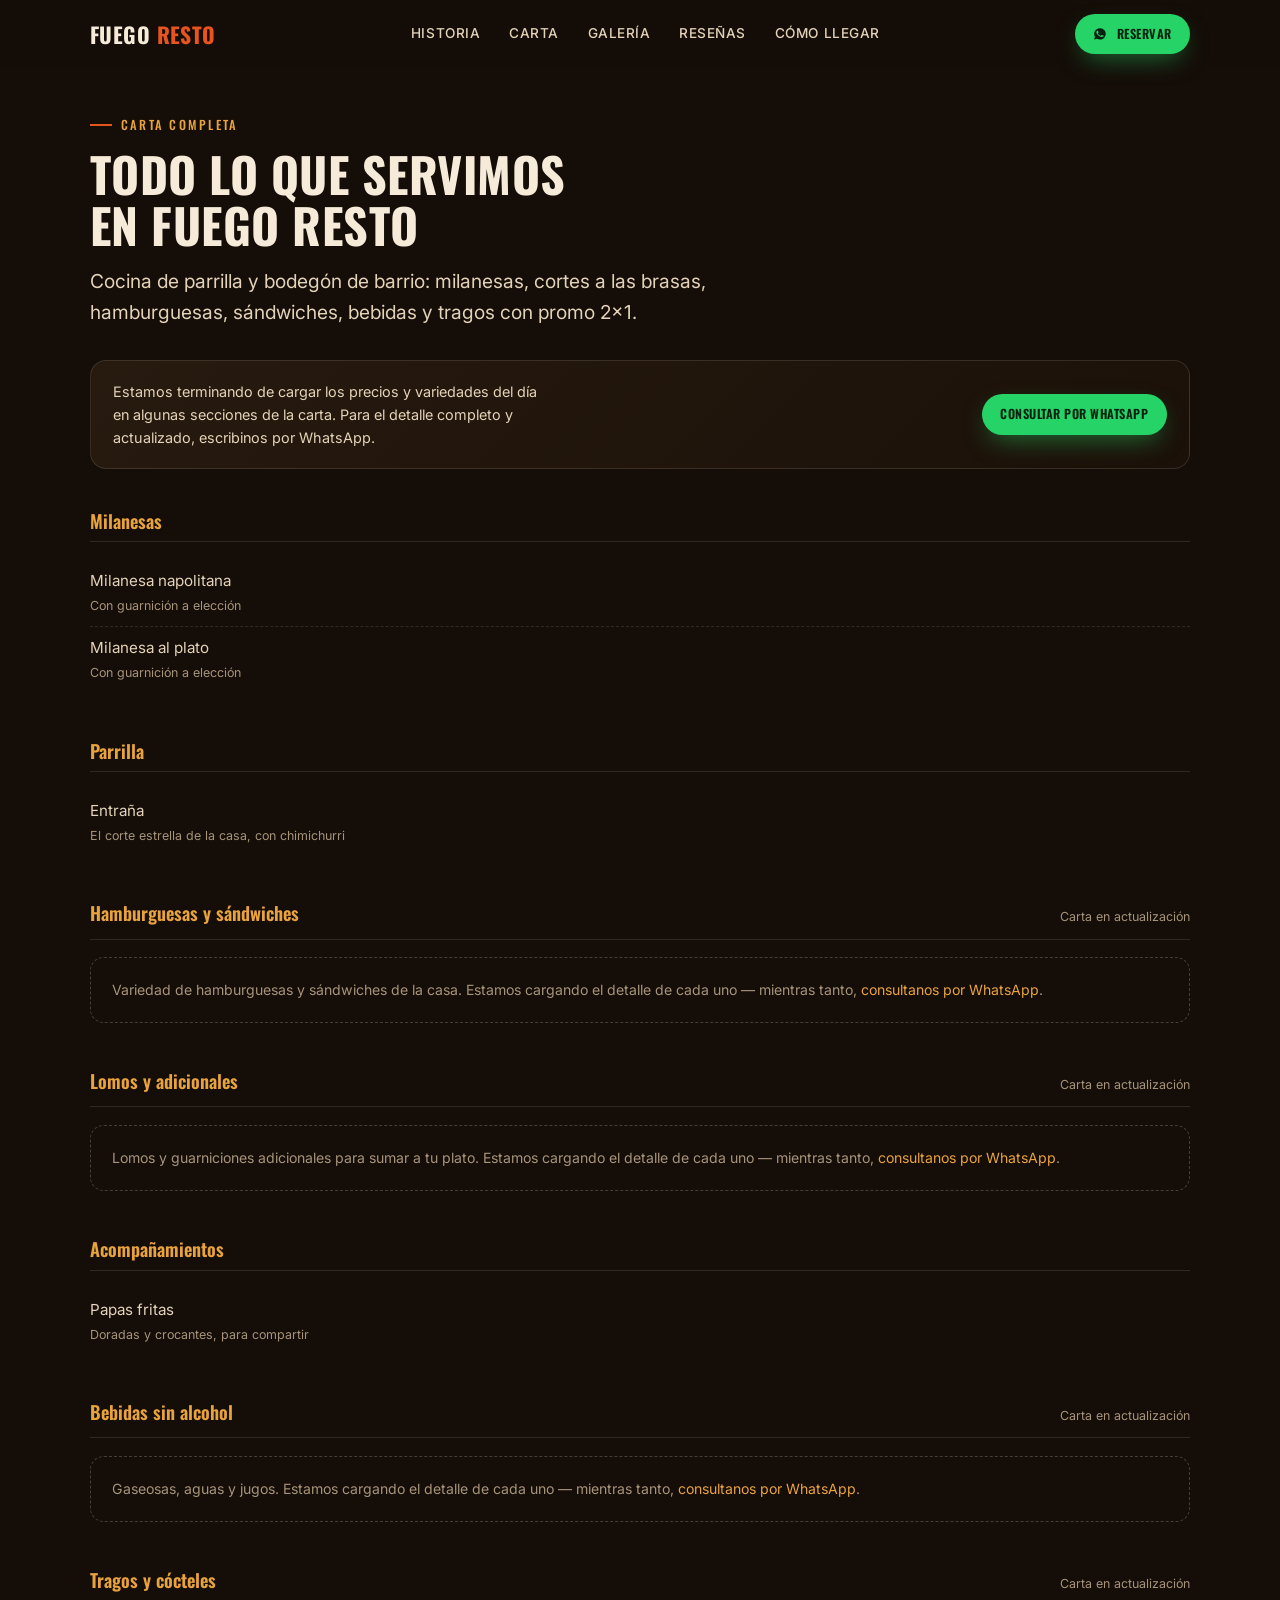
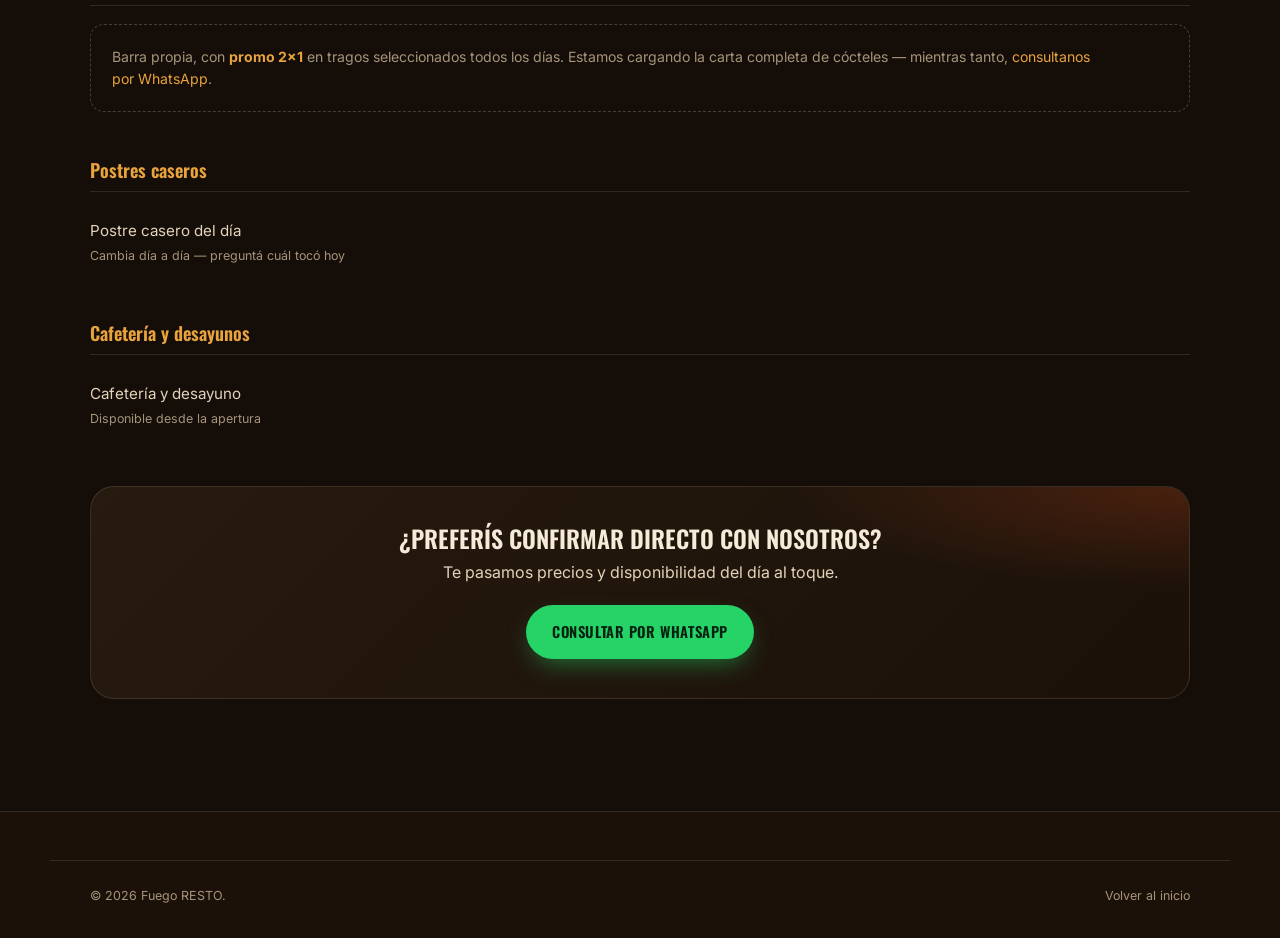
==== carta.html @ d0b67c51 "Agregar página de carta completa Nueva carta.html con todas las categorías, enlazada desde nav, hero" ====
<!DOCTYPE html>
<html lang="es-AR">
<head>
<script>document.documentElement.classList.add('js');</script>
<meta charset="UTF-8">
<meta name="viewport" content="width=device-width, initial-scale=1, viewport-fit=cover">
<title>Carta completa — Fuego RESTO</title>
<meta name="description" content="Carta completa de Fuego RESTO: milanesas, parrilla, hamburguesas y sándwiches, bebidas, tragos con promo 2x1, postres caseros y cafetería. San Justo, La Matanza.">
<meta name="theme-color" content="#150D08">
<link rel="icon" href="data:image/svg+xml,%3Csvg xmlns='http://www.w3.org/2000/svg' viewBox='0 0 24 24'%3E%3Cpath fill='%23E8541E' d='M12 2c1 3-2 4-2 7a3 3 0 0 0 6 0c1 1 2 2.5 2 4.5A6.5 6.5 0 0 1 5 13.5C5 8 9 6 12 2Z'/%3E%3C/svg%3E">
<link rel="preconnect" href="https://fonts.googleapis.com">
<link rel="preconnect" href="https://fonts.gstatic.com" crossorigin>
<link rel="stylesheet" href="https://fonts.googleapis.com/css2?family=Oswald:wght@500;600;700&family=Inter:wght@400;500;600&family=Caveat:wght@600&display=swap">
<link rel="stylesheet" href="styles.css?v=20260723">
</head>
<body>
<a class="skip-link" href="#main">Saltar al contenido</a>

<header class="nav is-scrolled" data-nav>
  <div class="container nav-inner">
    <a href="index.html" class="nav-logo">Fuego <em>RESTO</em></a>
    <nav class="nav-links" aria-label="Secciones">
      <a class="nav-link" href="index.html#historia">Historia</a>
      <a class="nav-link" href="carta.html">Carta</a>
      <a class="nav-link" href="index.html#galeria">Galería</a>
      <a class="nav-link" href="index.html#resenas">Reseñas</a>
      <a class="nav-link" href="index.html#ubicacion">Cómo llegar</a>
    </nav>
    <div class="nav-actions">
      <a class="btn btn-whatsapp btn-sm" href="https://wa.me/5493756498460?text=Hola!%20Quiero%20reservar%20una%20mesa%20en%20Fuego%20RESTO" target="_blank" rel="noopener">
        <svg viewBox="0 0 24 24" fill="currentColor" aria-hidden="true"><path d="M12 2a10 10 0 0 0-8.6 15L2 22l5.2-1.4A10 10 0 1 0 12 2Zm5.7 14.2c-.2.7-1.4 1.3-2 1.4-.5.1-1.2.2-3.6-.8-3-1.2-4.9-4.2-5.1-4.4-.1-.2-1.2-1.6-1.2-3.1s.8-2.2 1.1-2.5c.3-.3.6-.4.8-.4h.6c.2 0 .4 0 .6.5.2.5.7 1.8.8 1.9.1.2.1.4 0 .6-.1.2-.2.3-.4.5-.2.2-.4.4-.5.6-.2.2-.4.4-.2.7.2.3.9 1.5 2 2.4 1.4 1.2 2.5 1.6 2.9 1.8.3.1.5.1.7-.1.2-.2.8-.9 1-1.2.2-.3.4-.3.7-.2.3.1 1.7.8 2 1 .3.1.5.2.6.3.1.2.1.9-.1 1.6Z"/></svg>
        Reservar
      </a>
    </div>
    <button class="nav-toggle" aria-expanded="false" aria-controls="mobile-menu" aria-label="Abrir menú">
      <span></span>
    </button>
  </div>
</header>

<div class="mobile-menu" id="mobile-menu" data-open="false">
  <nav class="mobile-menu-links" aria-label="Menú móvil">
    <a href="index.html#historia">Historia</a>
    <a href="carta.html">Carta</a>
    <a href="index.html#galeria">Galería</a>
    <a href="index.html#resenas">Reseñas</a>
    <a href="index.html#ubicacion">Cómo llegar</a>
    <a class="btn btn-whatsapp mobile-menu-cta" href="https://wa.me/5493756498460?text=Hola!%20Quiero%20reservar%20una%20mesa%20en%20Fuego%20RESTO" target="_blank" rel="noopener">Reservar por WhatsApp</a>
  </nav>
</div>

<main id="main" class="section" style="padding-top:calc(var(--nav-h) + 2.5rem);">
  <div class="container">
    <p class="kicker">Carta completa</p>
    <h1 style="font-size:clamp(2rem,4.4vw,3rem); max-width:20ch; margin-bottom:1rem;">Todo lo que servimos en Fuego RESTO</h1>
    <p class="lede" style="max-width:60ch; margin-bottom:2rem;">Cocina de parrilla y bodegón de barrio: milanesas, cortes a las brasas, hamburguesas, sándwiches, bebidas y tragos con promo 2x1.</p>

    <div class="menu-banner">
      <p>Estamos terminando de cargar los precios y variedades del día en algunas secciones de la carta. Para el detalle completo y actualizado, escribinos por WhatsApp.</p>
      <a class="btn btn-whatsapp btn-sm" href="https://wa.me/5493756498460?text=Hola!%20Quiero%20consultar%20la%20carta%20completa%20de%20Fuego%20RESTO" target="_blank" rel="noopener">Consultar por WhatsApp</a>
    </div>

    <!-- ============ MILANESAS ============ -->
    <div class="menu-cat" data-reveal>
      <div class="menu-cat-head"><h3>Milanesas</h3></div>
      <div class="menu-row">
        <span class="menu-row-name">Milanesa napolitana<span class="menu-row-desc">Con guarnición a elección</span></span>
      </div>
      <div class="menu-row">
        <span class="menu-row-name">Milanesa al plato<span class="menu-row-desc">Con guarnición a elección</span></span>
      </div>
    </div>

    <!-- ============ PARRILLA ============ -->
    <div class="menu-cat" data-reveal>
      <div class="menu-cat-head"><h3>Parrilla</h3></div>
      <div class="menu-row">
        <span class="menu-row-name">Entraña<span class="menu-row-desc">El corte estrella de la casa, con chimichurri</span></span>
      </div>
    </div>

    <!-- ============ HAMBURGUESAS Y SÁNDWICHES ============ -->
    <!-- ⚠️ PENDIENTE: en las fotos de la carta se distingue esta sección pero la resolución
         no permite leer los ítems y precios exactos. Completar antes de sacar el aviso. -->
    <div class="menu-cat" data-reveal>
      <div class="menu-cat-head"><h3>Hamburguesas y sándwiches</h3><span class="menu-cat-note">Carta en actualización</span></div>
      <p class="menu-cat-pending">Variedad de hamburguesas y sándwiches de la casa. Estamos cargando el detalle de cada uno — mientras tanto, <a href="https://wa.me/5493756498460?text=Hola!%20Quiero%20saber%20qu%C3%A9%20hamburguesas%20y%20s%C3%A1ndwiches%20tienen" target="_blank" rel="noopener">consultanos por WhatsApp</a>.</p>
    </div>

    <!-- ============ LOMOS Y ADICIONALES ============ -->
    <!-- ⚠️ PENDIENTE: mismo caso — sección visible en la foto, ítems y precios a confirmar. -->
    <div class="menu-cat" data-reveal>
      <div class="menu-cat-head"><h3>Lomos y adicionales</h3><span class="menu-cat-note">Carta en actualización</span></div>
      <p class="menu-cat-pending">Lomos y guarniciones adicionales para sumar a tu plato. Estamos cargando el detalle de cada uno — mientras tanto, <a href="https://wa.me/5493756498460?text=Hola!%20Quiero%20saber%20sobre%20los%20lomos%20y%20adicionales" target="_blank" rel="noopener">consultanos por WhatsApp</a>.</p>
    </div>

    <!-- ============ PAPAS Y ACOMPAÑAMIENTOS ============ -->
    <div class="menu-cat" data-reveal>
      <div class="menu-cat-head"><h3>Acompañamientos</h3></div>
      <div class="menu-row">
        <span class="menu-row-name">Papas fritas<span class="menu-row-desc">Doradas y crocantes, para compartir</span></span>
      </div>
    </div>

    <!-- ============ BEBIDAS SIN ALCOHOL ============ -->
    <!-- ⚠️ PENDIENTE: sección visible en la foto, ítems y precios a confirmar. -->
    <div class="menu-cat" data-reveal>
      <div class="menu-cat-head"><h3>Bebidas sin alcohol</h3><span class="menu-cat-note">Carta en actualización</span></div>
      <p class="menu-cat-pending">Gaseosas, aguas y jugos. Estamos cargando el detalle de cada uno — mientras tanto, <a href="https://wa.me/5493756498460?text=Hola!%20Quiero%20saber%20qu%C3%A9%20bebidas%20sin%20alcohol%20tienen" target="_blank" rel="noopener">consultanos por WhatsApp</a>.</p>
    </div>

    <!-- ============ TRAGOS Y CÓCTELES ============ -->
    <!-- ⚠️ PENDIENTE: la foto de la carta de tragos tampoco se lee con confianza —
         se confirma que existe promo 2x1 (dato ya provisto por el dueño). -->
    <div class="menu-cat" data-reveal>
      <div class="menu-cat-head"><h3>Tragos y cócteles</h3><span class="menu-cat-note">Carta en actualización</span></div>
      <p class="menu-cat-pending">Barra propia, con <strong style="color:var(--gold);">promo 2x1</strong> en tragos seleccionados todos los días. Estamos cargando la carta completa de cócteles — mientras tanto, <a href="https://wa.me/5493756498460?text=Hola!%20Quiero%20saber%20qu%C3%A9%20tragos%20tienen%20y%20la%20promo%202x1" target="_blank" rel="noopener">consultanos por WhatsApp</a>.</p>
    </div>

    <!-- ============ POSTRES ============ -->
    <div class="menu-cat" data-reveal>
      <div class="menu-cat-head"><h3>Postres caseros</h3></div>
      <div class="menu-row">
        <span class="menu-row-name">Postre casero del día<span class="menu-row-desc">Cambia día a día — preguntá cuál tocó hoy</span></span>
      </div>
    </div>

    <!-- ============ CAFETERÍA ============ -->
    <div class="menu-cat" data-reveal>
      <div class="menu-cat-head"><h3>Cafetería y desayunos</h3></div>
      <div class="menu-row">
        <span class="menu-row-name">Cafetería y desayuno<span class="menu-row-desc">Disponible desde la apertura</span></span>
      </div>
    </div>

    <div class="promos" data-reveal style="margin-top:1rem;">
      <div style="text-align:center;">
        <h3 style="margin-bottom:.6rem;">¿Preferís confirmar directo con nosotros?</h3>
        <p style="color:var(--cream-2); margin-bottom:1.2rem;">Te pasamos precios y disponibilidad del día al toque.</p>
        <a class="btn btn-whatsapp" href="https://wa.me/5493756498460?text=Hola!%20Quiero%20consultar%20la%20carta%20completa%20de%20Fuego%20RESTO" target="_blank" rel="noopener">Consultar por WhatsApp</a>
      </div>
    </div>
  </div>
</main>

<footer class="footer">
  <div class="container footer-bottom">
    <span>© <span id="y">2026</span> Fuego RESTO.</span>
    <a href="index.html">Volver al inicio</a>
  </div>
</footer>

<div class="mobile-actionbar">
  <a class="btn btn-ghost" href="tel:+5493756498460">Llamar</a>
  <a class="btn btn-whatsapp" href="https://wa.me/5493756498460?text=Hola!%20Quiero%20reservar%20una%20mesa%20en%20Fuego%20RESTO" target="_blank" rel="noopener">WhatsApp</a>
</div>

<script defer src="lib/manifest.js"></script>
<script defer src="main.js?v=20260723"></script>
<script>document.getElementById('y').textContent = new Date().getFullYear();</script>
</body>
</html>
---- styles.css ----
/* =============================================================
   Fuego RESTO — styles.css
   1. Tokens  2. Reset  3. Utilities  4. Typography  5. Components
   6. Sections  7. Effects  8. Responsive  9. Reduced-motion
   ============================================================= */

/* =============================================================
   1. Tokens
   ============================================================= */
:root {
  --bg:        #150D08;
  --bg-2:      #1B1109;
  --bg-3:      #271A0F;
  --bg-4:      #32210F;
  --cream:     #F5EBD8;
  --cream-2:   #E3D3B8;
  --cream-3:   #A6947A;
  --accent:    #E8541E;
  --accent-2:  #B92E12;
  --gold:      #E8A33D;
  --line:      rgba(245,235,216,.12);
  --line-2:    rgba(245,235,216,.22);

  --display: "Oswald", "Segoe UI", sans-serif;
  --sans:    "Inter", "Segoe UI", sans-serif;
  --hand:    "Caveat", cursive;

  --ease-out:    cubic-bezier(0.16, 1, 0.3, 1);
  --ease-in:     cubic-bezier(0.7, 0, 0.84, 0);
  --ease-soft:   cubic-bezier(0.25, 0.46, 0.45, 0.94);
  --ease-bounce: cubic-bezier(0.34, 1.56, 0.64, 1);

  --nav-h: 68px;
  --container: 1180px;
}

@property --mesh-x { syntax: "<percentage>"; inherits: false; initial-value: 30%; }
@property --mesh-y { syntax: "<percentage>"; inherits: false; initial-value: 40%; }
@property --flicker { syntax: "<number>"; inherits: false; initial-value: 1; }

/* =============================================================
   2. Reset & base
   ============================================================= */
*, *::before, *::after { box-sizing: border-box; margin: 0; }
html {
  -webkit-text-size-adjust: 100%;
  tab-size: 2;
  scroll-behavior: smooth;
  overflow-x: clip;
}
body {
  font-family: var(--sans);
  font-size: 16px;
  line-height: 1.6;
  background: var(--bg);
  color: var(--cream-2);
  -webkit-font-smoothing: antialiased;
  -moz-osx-font-smoothing: grayscale;
  text-rendering: optimizeLegibility;
  overflow-x: clip;
  overscroll-behavior-y: none;
}
img, svg, video { display: block; max-width: 100%; }
img { height: auto; }
button { font: inherit; color: inherit; cursor: pointer; border: 0; background: none; }
a { color: inherit; text-decoration: none; }
p { text-wrap: pretty; }
ul { list-style: none; padding: 0; }
h1, h2, h3, h4 { text-wrap: balance; line-height: 1.05; }
::selection { background: var(--accent); color: var(--cream); }

:focus-visible {
  outline: 2px solid var(--gold);
  outline-offset: 3px;
  border-radius: 4px;
}

/* =============================================================
   3. Utilities
   ============================================================= */
.skip-link {
  position: fixed; top: -100px; left: 1rem; z-index: 9999;
  padding: .7rem 1.1rem; background: var(--cream); color: var(--bg);
  border-radius: 8px; font-weight: 600;
  transition: top .3s var(--ease-out);
}
.skip-link:focus { top: 1rem; }

.container {
  width: 100%; max-width: var(--container);
  margin-inline: auto; padding-inline: 1.25rem;
}
@media (min-width: 720px)  { .container { padding-inline: 2rem; } }
@media (min-width: 1280px) { .container { padding-inline: 2.5rem; } }

.sr-only {
  position: absolute; width: 1px; height: 1px; padding: 0; margin: -1px;
  overflow: hidden; clip: rect(0,0,0,0); white-space: nowrap; border: 0;
}

.section { padding-block: 4.5rem; position: relative; }
@media (min-width: 960px) { .section { padding-block: 7rem; } }

.section-head { max-width: 46rem; margin-bottom: 2.5rem; }
.section-head.center { margin-inline: auto; text-align: center; }

.kicker {
  display: inline-flex; align-items: center; gap: .55rem;
  font-family: var(--display);
  font-size: .78rem; letter-spacing: .18em; text-transform: uppercase;
  color: var(--gold); font-weight: 500;
  margin-bottom: .9rem;
}
.kicker::before {
  content: ""; width: 22px; height: 2px; background: var(--accent);
  display: inline-block;
}

/* Gated behind .js (added by an inline head script) so content stays
   visible when JavaScript is disabled — see 08-pre-deploy-checklist.md */
.js [data-reveal] {
  opacity: 0; transform: translateY(32px);
  transition: opacity .8s var(--ease-soft), transform .8s var(--ease-soft);
}
.js [data-reveal].is-revealed { opacity: 1; transform: none; }

/* =============================================================
   4. Typography
   ============================================================= */
h1, h2, h3 { font-family: var(--display); text-transform: uppercase; color: var(--cream); }
h1 { font-weight: 700; letter-spacing: .01em; }
h2 { font-weight: 600; letter-spacing: .01em; font-size: clamp(1.9rem, 4.4vw, 3rem); }
h3 { font-weight: 600; font-size: clamp(1.2rem, 2.4vw, 1.5rem); }
.lede { font-size: clamp(1.05rem, 1.6vw, 1.2rem); color: var(--cream-2); }
.eyebrow-hand { font-family: var(--hand); color: var(--gold); font-size: 1.4rem; }

/* =============================================================
   5. Components
   ============================================================= */

/* Buttons */
.btn {
  display: inline-flex; align-items: center; justify-content: center; gap: .6rem;
  padding: .95rem 1.6rem;
  font-family: var(--display); font-size: .92rem; letter-spacing: .04em; text-transform: uppercase;
  font-weight: 600; border-radius: 999px;
  transition: transform .45s var(--ease-soft), box-shadow .45s var(--ease-soft), background .3s, color .3s;
  white-space: nowrap;
}
.btn:hover { transform: translateY(-3px); }
.btn:active { transform: translateY(-1px); transition-duration: .12s; }

.btn-primary {
  background: linear-gradient(135deg, var(--accent), var(--accent-2));
  color: var(--cream);
  box-shadow: 0 14px 30px -10px rgba(232,84,30,.55), 0 4px 10px rgba(0,0,0,.25);
}
.btn-primary:hover { box-shadow: 0 22px 44px -10px rgba(232,84,30,.7), 0 6px 16px rgba(0,0,0,.3); }

.btn-ghost {
  background: transparent; color: var(--cream);
  border: 1px solid var(--line-2);
}
.btn-ghost:hover { background: rgba(245,235,216,.06); border-color: var(--gold); }

.btn-sm { padding: .65rem 1.15rem; font-size: .78rem; }

.btn-whatsapp {
  background: #25D366; color: #06210F;
  box-shadow: 0 10px 26px -8px rgba(37,211,102,.55);
}
.btn-whatsapp:hover { box-shadow: 0 18px 36px -8px rgba(37,211,102,.65); }

.btn svg { width: 1.1em; height: 1.1em; flex-shrink: 0; }

/* Pills / badges */
.pill {
  display: inline-flex; align-items: center; gap: .4rem;
  padding: .5rem .95rem; border-radius: 999px;
  background: var(--bg-3); border: 1px solid var(--line);
  font-size: .82rem; color: var(--cream-2);
}
.pill-row { display: flex; flex-wrap: wrap; gap: .6rem; }

/* Cards */
.card {
  background: var(--bg-3); border: 1px solid var(--line);
  border-radius: 18px; padding: 1.6rem;
  --rx: 0deg; --ry: 0deg;
  transform: perspective(900px) rotateX(var(--rx)) rotateY(var(--ry));
  transform-style: preserve-3d;
  transition: transform .55s var(--ease-soft), border-color .3s, box-shadow .4s;
}
.card:hover {
  border-color: rgba(232,84,30,.4);
  box-shadow: 0 30px 60px -25px rgba(232,84,30,.4), 0 10px 24px rgba(0,0,0,.3);
}
.has-tilt:hover { transition-duration: .15s; }

/* =============================================================
   6. Sections — Header / Nav
   ============================================================= */
.nav {
  position: fixed; top: 0; inset-inline: 0; z-index: 200;
  height: var(--nav-h);
  display: flex; align-items: center;
  background: linear-gradient(to bottom, rgba(21,13,8,.85), transparent);
  transition: background-color .4s var(--ease-out), box-shadow .4s var(--ease-out), backdrop-filter .4s;
}
.nav.is-scrolled {
  background: rgba(21,13,8,.92);
  backdrop-filter: blur(10px); -webkit-backdrop-filter: blur(10px);
  box-shadow: 0 1px 0 var(--line);
}
.nav-inner { display: flex; align-items: center; justify-content: space-between; gap: 1rem; width: 100%; }
.nav-logo { font-family: var(--display); font-weight: 700; font-size: 1.35rem; letter-spacing: .02em; color: var(--cream); text-transform: uppercase; }
.nav-logo em { font-style: normal; color: var(--accent); }
.nav-links { display: none; align-items: center; gap: 1.8rem; }
.nav-link {
  position: relative; font-size: .85rem; letter-spacing: .04em; text-transform: uppercase; font-weight: 500;
  padding: .25rem 0; color: var(--cream-2);
}
.nav-link::after {
  content: ""; position: absolute; left: 0; right: 0; bottom: -3px; height: 1px; background: var(--gold);
  transform: scaleX(0); transform-origin: right; transition: transform .45s var(--ease-out);
}
.nav-link:hover { color: var(--cream); }
.nav-link:hover::after { transform: scaleX(1); transform-origin: left; }
.nav-actions { display: flex; align-items: center; gap: .7rem; }
.nav-status { display: none; align-items: center; gap: .45rem; font-size: .78rem; color: var(--cream-3); }
.nav-status .dot { width: 7px; height: 7px; border-radius: 50%; background: var(--cream-3); }
.nav-status.is-open .dot { background: #3FCE6A; box-shadow: 0 0 0 3px rgba(63,206,106,.2); }
.nav-status.is-closed .dot { background: #E8541E; }

.nav-toggle {
  display: grid; place-items: center; width: 40px; height: 40px;
}
.nav-toggle span, .nav-toggle span::before, .nav-toggle span::after {
  content: ""; display: block; width: 22px; height: 2px; background: var(--cream);
  position: relative; transition: transform .3s var(--ease-out), opacity .3s;
}
.nav-toggle span::before { position: absolute; top: -7px; }
.nav-toggle span::after { position: absolute; top: 7px; }
.nav-toggle[aria-expanded="true"] span { background: transparent; }
.nav-toggle[aria-expanded="true"] span::before { transform: translateY(7px) rotate(45deg); }
.nav-toggle[aria-expanded="true"] span::after { transform: translateY(-7px) rotate(-45deg); }

.mobile-menu {
  position: fixed; inset: 0; z-index: 190;
  background: var(--bg); display: grid; place-items: center;
  clip-path: inset(0 0 100% 0);
  transition: clip-path .6s var(--ease-soft);
}
.mobile-menu[data-open="true"] { clip-path: inset(0); }
.mobile-menu-links { display: flex; flex-direction: column; align-items: center; gap: 1.4rem; }
.mobile-menu-links a { font-family: var(--display); font-size: 1.6rem; text-transform: uppercase; color: var(--cream); }
.mobile-menu-cta { margin-top: 2rem; }

/* =============================================================
   Hero
   ============================================================= */
.hero {
  position: relative; min-height: 100svh; display: flex; align-items: flex-end;
  overflow: hidden; isolation: isolate;
  padding-top: calc(var(--nav-h) + 2rem); padding-bottom: 3.5rem;
}
.hero-bg { position: absolute; inset: 0; z-index: -3; }
.hero-bg img { width: 100%; height: 100%; object-fit: cover; }
.hero-tint {
  position: absolute; inset: 0; z-index: -2;
  background:
    linear-gradient(to top, rgba(21,13,8,.98) 0%, rgba(21,13,8,.75) 38%, rgba(21,13,8,.35) 68%, rgba(21,13,8,.55) 100%);
}
.hero-ember {
  position: absolute; inset: -10%; z-index: -1; pointer-events: none;
  background:
    radial-gradient(45% 40% at var(--mesh-x) var(--mesh-y), rgba(232,84,30,.5), transparent 65%),
    radial-gradient(35% 30% at 78% 82%, rgba(232,163,61,.35), transparent 60%);
  filter: blur(70px) saturate(130%);
  opacity: calc(.55 * var(--flicker));
  animation: meshDrift 26s ease-in-out infinite, flicker 5s ease-in-out infinite;
  mix-blend-mode: screen;
}
@keyframes meshDrift {
  0%, 100% { --mesh-x: 28%; --mesh-y: 38%; }
  50%      { --mesh-x: 62%; --mesh-y: 55%; }
}
@keyframes flicker {
  0%, 100% { --flicker: 1; }
  20%      { --flicker: .85; }
  45%      { --flicker: 1.05; }
  70%      { --flicker: .9; }
}
.hero-grain {
  position: absolute; inset: 0; z-index: 0; pointer-events: none;
  opacity: .16; mix-blend-mode: overlay;
  background-image: url("data:image/svg+xml;utf8,<svg xmlns='http://www.w3.org/2000/svg' viewBox='0 0 200 200'><filter id='n'><feTurbulence type='fractalNoise' baseFrequency='0.9' numOctaves='3' stitchTiles='stitch'/><feColorMatrix values='0 0 0 0 0 0 0 0 0 0 0 0 0 0 0 0 0 0 0.45 0'/></filter><rect width='100%25' height='100%25' filter='url(%23n)'/></svg>");
  background-size: 220px 220px;
}
.hero-inner { position: relative; width: 100%; }
.hero-badge {
  display: inline-flex; align-items: center; gap: .5rem;
  padding: .5rem .9rem; border-radius: 999px;
  background: rgba(39,26,15,.75); border: 1px solid var(--line-2);
  font-size: .82rem; color: var(--cream-2); margin-bottom: 1.1rem;
  backdrop-filter: blur(6px);
}
.hero-badge strong { color: var(--gold); font-family: var(--display); }
.hero-title {
  font-size: clamp(2.6rem, 8vw, 5.4rem);
  max-width: 14ch;
  margin-bottom: 1.1rem;
}
.hero-title em {
  font-style: normal; color: transparent;
  background: linear-gradient(120deg, var(--gold), var(--accent));
  -webkit-background-clip: text; background-clip: text;
}
.hero-sub { max-width: 42ch; margin-bottom: 1.9rem; }
.hero-actions { display: flex; flex-wrap: wrap; gap: .9rem; }
.hero-meta { display: flex; flex-wrap: wrap; gap: 1.4rem; margin-top: 2rem; font-size: .85rem; color: var(--cream-3); }
.hero-meta span { display: inline-flex; align-items: center; gap: .5rem; }
.hero-meta svg { width: 1em; height: 1em; }

/* =============================================================
   Marquee
   ============================================================= */
.marquee-wrap { background: var(--bg-2); border-block: 1px solid var(--line); overflow: hidden; }
.marquee { overflow: hidden; position: relative; padding-block: .9rem; }
.marquee::before, .marquee::after {
  content: ""; position: absolute; top: 0; bottom: 0; width: 60px; z-index: 2; pointer-events: none;
}
.marquee::before { left: 0;  background: linear-gradient(90deg, var(--bg-2), transparent); }
.marquee::after  { right: 0; background: linear-gradient(270deg, var(--bg-2), transparent); }
.marquee-track { display: inline-flex; gap: 2.4rem; white-space: nowrap; will-change: transform; }
.marquee-track span {
  font-family: var(--display); text-transform: uppercase; letter-spacing: .06em;
  font-size: .95rem; color: var(--cream-3);
}
.marquee-track span.dot { color: var(--accent); }

/* =============================================================
   Historia
   ============================================================= */
.historia-grid { display: grid; gap: 2.5rem; align-items: center; }
.historia-figure { position: relative; border-radius: 20px; overflow: hidden; aspect-ratio: 4/3; }
.historia-figure img { width: 100%; height: 100%; object-fit: cover; transition: transform 1.2s var(--ease-soft); }
.historia-figure:hover img { transform: scale(1.06); }
.historia-text .lede { margin-bottom: 1.1rem; }
.historia-text p + p { margin-top: 1rem; }

/* =============================================================
   Info strip
   ============================================================= */
.info-grid {
  display: grid; gap: 1rem;
  grid-template-columns: 1fr;
}
.info-card {
  background: var(--bg-3); border: 1px solid var(--line); border-radius: 16px;
  padding: 1.5rem; display: flex; flex-direction: column; gap: .5rem;
}
.info-card .info-icon {
  width: 38px; height: 38px; border-radius: 10px;
  display: grid; place-items: center;
  background: rgba(232,84,30,.14); color: var(--accent);
  margin-bottom: .3rem;
}
.info-card .info-icon svg { width: 20px; height: 20px; }
.info-card h3 { text-transform: none; font-size: 1.02rem; letter-spacing: 0; color: var(--cream); }
.info-card p, .info-card a { color: var(--cream-2); font-size: .92rem; }
.info-card a:hover { color: var(--gold); }
.info-card .hours-row { display: flex; justify-content: space-between; gap: .5rem; font-size: .86rem; }
.info-card .hours-row + .hours-row { margin-top: .35rem; padding-top: .35rem; border-top: 1px dashed var(--line); }
.info-card .hours-row.is-closed { color: var(--cream-3); }
.pay-list { display: flex; flex-wrap: wrap; gap: .4rem; margin-top: .3rem; }
.pay-list span { font-size: .74rem; padding: .3rem .6rem; border-radius: 999px; background: var(--bg-4); color: var(--cream-2); }

/* =============================================================
   Galería
   ============================================================= */
.gallery-tabs { display: flex; flex-wrap: wrap; gap: .6rem; margin-bottom: 1.8rem; }
.gallery-tab {
  padding: .55rem 1.1rem; border-radius: 999px; border: 1px solid var(--line-2);
  font-family: var(--display); font-size: .78rem; letter-spacing: .05em; text-transform: uppercase;
  color: var(--cream-2); transition: background .3s, color .3s, border-color .3s;
}
.gallery-tab:hover { border-color: var(--gold); }
.gallery-tab.is-active { background: var(--accent); border-color: var(--accent); color: var(--cream); }
.gallery-grid {
  display: grid; gap: .8rem;
  grid-template-columns: repeat(2, 1fr);
}
.gallery-item {
  position: relative; border-radius: 14px; overflow: hidden; aspect-ratio: 1;
  transition: opacity .35s var(--ease-out);
}
/* Filtering only applies once JS has classified the grid — without JS every photo shows */
.gallery-item.is-hidden { display: none; }
.gallery-item img { width: 100%; height: 100%; object-fit: cover; transition: transform .8s var(--ease-soft), filter .5s; }
.gallery-item:hover img { transform: scale(1.1); filter: saturate(1.15) brightness(1.04); }
.gallery-item .gallery-cap {
  position: absolute; inset-inline: 0; bottom: 0; padding: .8rem;
  background: linear-gradient(to top, rgba(21,13,8,.85), transparent);
  font-size: .78rem; color: var(--cream-2); opacity: 0; transition: opacity .3s;
}
.gallery-item:hover .gallery-cap { opacity: 1; }

/* =============================================================
   Menú destacado
   ============================================================= */
.dish-grid { display: grid; gap: 1.1rem; grid-template-columns: 1fr; }
.dish-card h3 { text-transform: none; letter-spacing: 0; margin-bottom: .4rem; color: var(--gold); }
.dish-card p { font-size: .92rem; color: var(--cream-2); }
.dish-card .dish-num { font-family: var(--display); font-size: .8rem; color: var(--cream-3); letter-spacing: .08em; }

/* =============================================================
   Carta completa (menu-list)
   ============================================================= */
.menu-banner {
  display: flex; flex-wrap: wrap; align-items: center; justify-content: space-between; gap: 1rem;
  background: linear-gradient(135deg, var(--bg-3), var(--bg-2));
  border: 1px solid var(--line); border-radius: 16px;
  padding: 1.2rem 1.4rem; margin-bottom: 2.6rem;
}
.menu-banner p { font-size: .9rem; color: var(--cream-2); max-width: 48ch; }
.menu-cat { margin-bottom: 3rem; }
.menu-cat-head { display: flex; align-items: baseline; justify-content: space-between; gap: 1rem; margin-bottom: 1.1rem; border-bottom: 1px solid var(--line); padding-bottom: .7rem; }
.menu-cat-head h3 { text-transform: none; letter-spacing: 0; color: var(--gold); font-size: 1.15rem; }
.menu-cat-note { font-size: .78rem; color: var(--cream-3); }
.menu-row { display: flex; justify-content: space-between; align-items: baseline; gap: 1rem; padding-block: .6rem; border-bottom: 1px dashed var(--line); }
.menu-row:last-child { border-bottom: 0; }
.menu-row-name { color: var(--cream-2); font-size: .95rem; }
.menu-row-desc { display: block; font-size: .78rem; color: var(--cream-3); margin-top: .15rem; }
.menu-row-price { font-family: var(--display); color: var(--cream); white-space: nowrap; font-size: .92rem; }
.menu-cat-pending {
  border: 1px dashed var(--line-2); border-radius: 14px; padding: 1.3rem;
  font-size: .88rem; color: var(--cream-3);
}
.menu-cat-pending a { color: var(--gold); }
.menu-cat-pending a:hover { text-decoration: underline; }

/* =============================================================
   Promos
   ============================================================= */
.promos {
  border-radius: 24px; overflow: hidden; position: relative; isolation: isolate;
  background: linear-gradient(135deg, var(--bg-3), var(--bg-2));
  border: 1px solid var(--line);
  padding: 2.4rem 1.6rem;
}
.promos::before {
  content: ""; position: absolute; inset: 0; z-index: -1;
  background: radial-gradient(60% 80% at 100% 0%, rgba(232,84,30,.22), transparent 60%);
}
.promos-grid { display: grid; gap: 1.6rem; }
.promo-tag {
  font-family: var(--hand); font-size: 2.6rem; color: var(--gold); line-height: 1;
}
.promo-block h3 { margin-bottom: .5rem; }
.promo-block p { color: var(--cream-2); font-size: .95rem; }
.promo-soon { display: flex; align-items: center; gap: .6rem; font-size: .8rem; color: var(--cream-3); margin-top: .8rem; }
.promo-soon .soon-dot { width: 6px; height: 6px; border-radius: 50%; background: var(--gold); }

/* =============================================================
   Reseñas
   ============================================================= */
.rating-block { display: flex; align-items: center; gap: 1.3rem; margin-bottom: 2.2rem; flex-wrap: wrap; }
.rating-num { font-family: var(--display); font-size: 3.4rem; color: var(--gold); line-height: 1; }
.rating-stars { color: var(--gold); font-size: 1.2rem; letter-spacing: .1em; }
.rating-count { font-size: .88rem; color: var(--cream-3); }
.testi-grid { display: grid; gap: 1.1rem; grid-template-columns: 1fr; }
.testi-card { position: relative; }
.testi-quote { font-size: 2.4rem; color: var(--accent); line-height: .6; display: block; margin-bottom: .6rem; font-family: var(--display); }
.testi-card p.testi-text { font-size: .95rem; color: var(--cream-2); margin-bottom: 1rem; }
.testi-name { font-family: var(--display); font-size: .85rem; letter-spacing: .04em; text-transform: uppercase; color: var(--cream); }
.testi-source { font-size: .75rem; color: var(--cream-3); }

/* =============================================================
   Ubicación
   ============================================================= */
.ubicacion-grid { display: grid; gap: 1.4rem; }
.map-frame { border-radius: 18px; overflow: hidden; border: 1px solid var(--line); aspect-ratio: 4/3; }
.map-frame iframe { width: 100%; height: 100%; border: 0; filter: grayscale(.25) sepia(.15) saturate(1.1); }
.ubicacion-card { background: var(--bg-3); border: 1px solid var(--line); border-radius: 18px; padding: 1.8rem; }
.ubicacion-card address { font-style: normal; color: var(--cream-2); margin-bottom: 1.2rem; }
.ubicacion-actions { display: flex; flex-wrap: wrap; gap: .8rem; }

/* =============================================================
   Footer
   ============================================================= */
.footer { background: var(--bg-2); border-top: 1px solid var(--line); padding-block: 3rem 2rem; }
.footer-grid { display: grid; gap: 2rem; margin-bottom: 2rem; }
.footer-logo { font-family: var(--display); font-size: 1.4rem; text-transform: uppercase; color: var(--cream); margin-bottom: .6rem; }
.footer-col h4 { font-family: var(--display); font-size: .8rem; letter-spacing: .08em; text-transform: uppercase; color: var(--gold); margin-bottom: .8rem; }
.footer-col ul li { margin-bottom: .5rem; font-size: .88rem; color: var(--cream-3); }
.footer-col a:hover { color: var(--gold); }
.footer-bottom {
  display: flex; flex-wrap: wrap; justify-content: space-between; gap: .8rem;
  padding-top: 1.6rem; border-top: 1px solid var(--line);
  font-size: .78rem; color: var(--cream-3);
}
.footer-bottom a:hover { color: var(--gold); }

/* =============================================================
   Mobile sticky action bar + WhatsApp FAB
   ============================================================= */
.mobile-actionbar {
  position: fixed; left: 0; right: 0; bottom: 0; z-index: 180;
  display: grid; grid-template-columns: 1fr 1fr;
  background: var(--bg-2); border-top: 1px solid var(--line);
  padding: .6rem .8rem calc(.6rem + env(safe-area-inset-bottom));
  gap: .6rem;
}
.mobile-actionbar .btn { width: 100%; padding: .85rem 1rem; font-size: .82rem; }

/* =============================================================
   8. Responsive
   ============================================================= */
@media (min-width: 540px) {
  .info-grid { grid-template-columns: repeat(2, 1fr); }
  .gallery-grid { grid-template-columns: repeat(3, 1fr); }
  .testi-grid { grid-template-columns: repeat(2, 1fr); }
  .promos-grid { grid-template-columns: 1.1fr .9fr; align-items: center; }
}

@media (min-width: 720px) {
  .dish-grid { grid-template-columns: repeat(2, 1fr); }
  .footer-grid { grid-template-columns: 1.4fr 1fr 1fr 1fr; }
}

@media (min-width: 960px) {
  .nav-links { display: flex; }
  .nav-status { display: flex; }
  .nav-toggle { display: none; }
  .mobile-actionbar { display: none; }

  .historia-grid { grid-template-columns: 1fr 1fr; }
  .historia-grid.is-reverse { direction: rtl; }
  .historia-grid.is-reverse > * { direction: ltr; }

  .info-grid { grid-template-columns: repeat(4, 1fr); }
  .gallery-grid { grid-template-columns: repeat(4, 1fr); }
  .dish-grid { grid-template-columns: repeat(3, 1fr); }
  .testi-grid { grid-template-columns: repeat(3, 1fr); }
  .ubicacion-grid { grid-template-columns: 1.2fr .9fr; }
}

@media (min-width: 1280px) {
  .hero-title { max-width: 16ch; }
}

/* =============================================================
   9. Reduced-motion — only intrusive effects
   ============================================================= */
@media (prefers-reduced-motion: reduce) {
  html { scroll-behavior: auto; }
  .hero-ember { animation: none; opacity: .4; }
  [data-reveal] { transition-duration: .3s; }
}
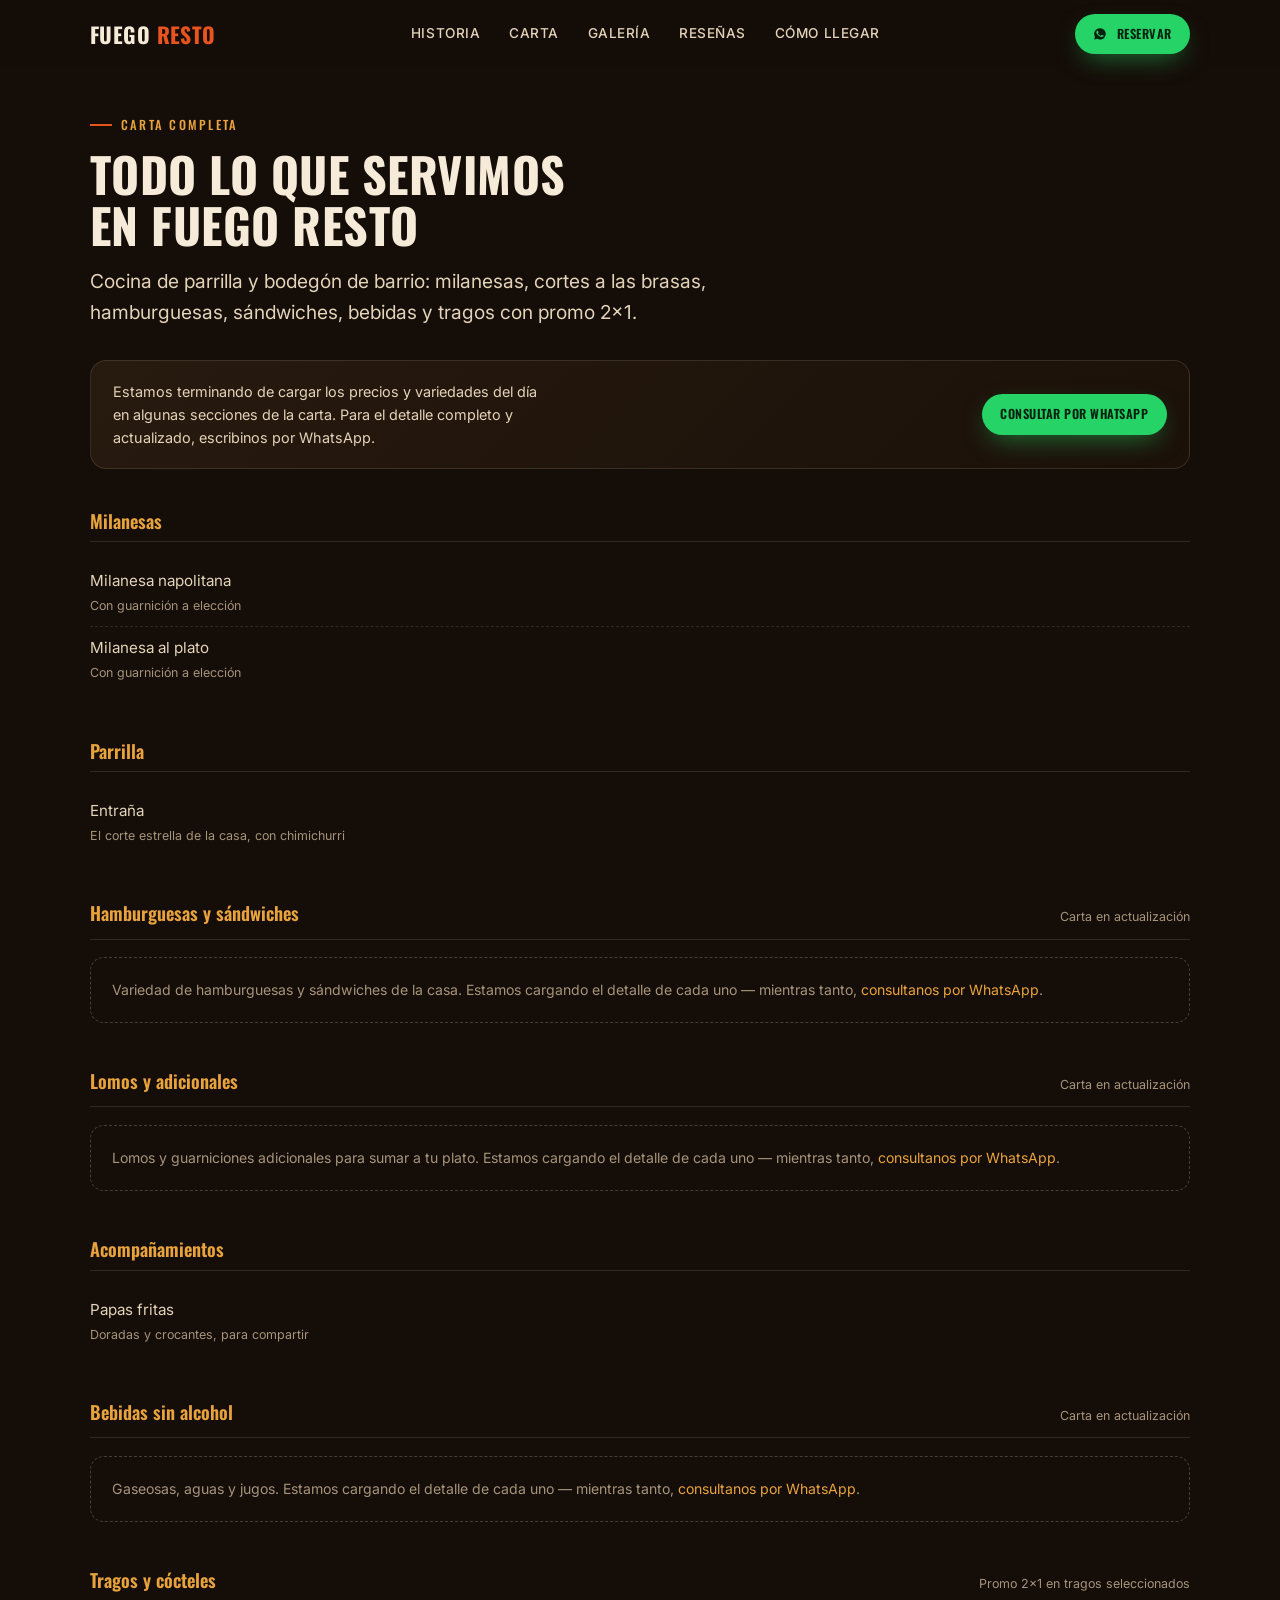
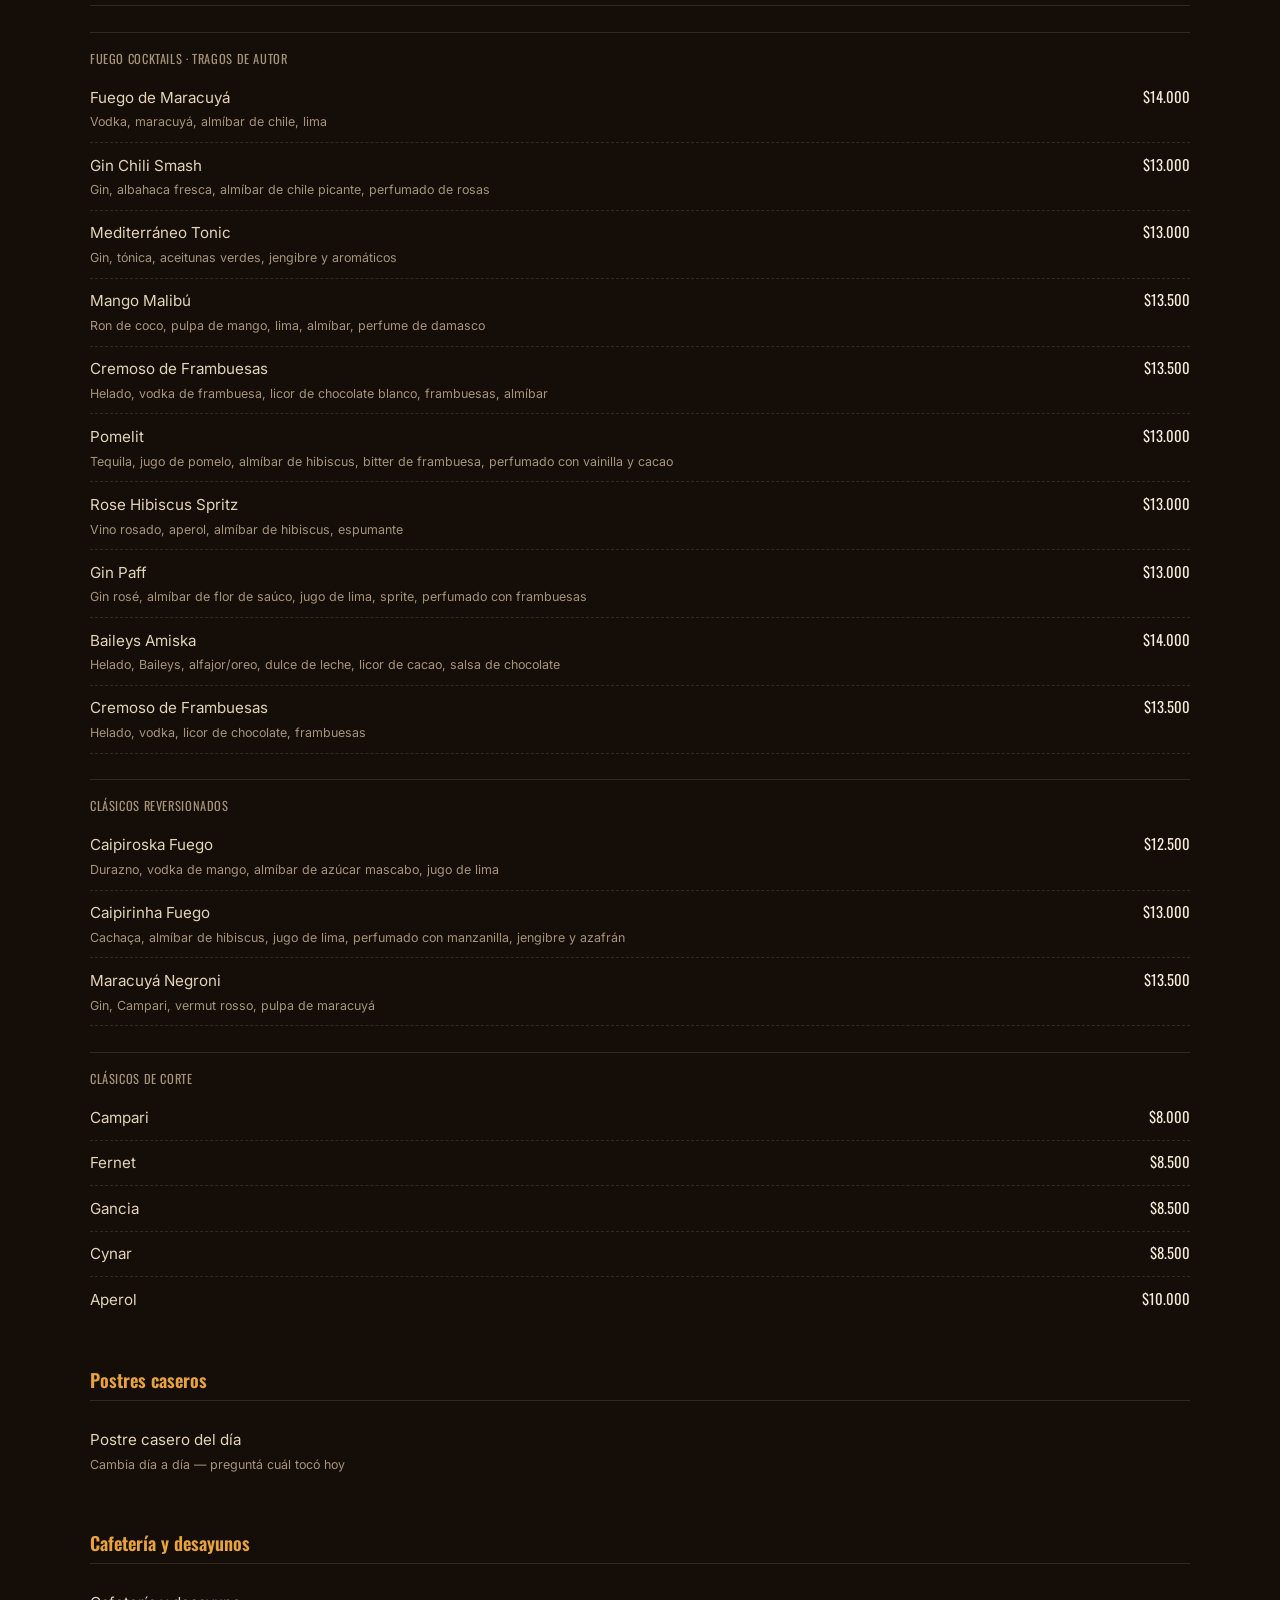
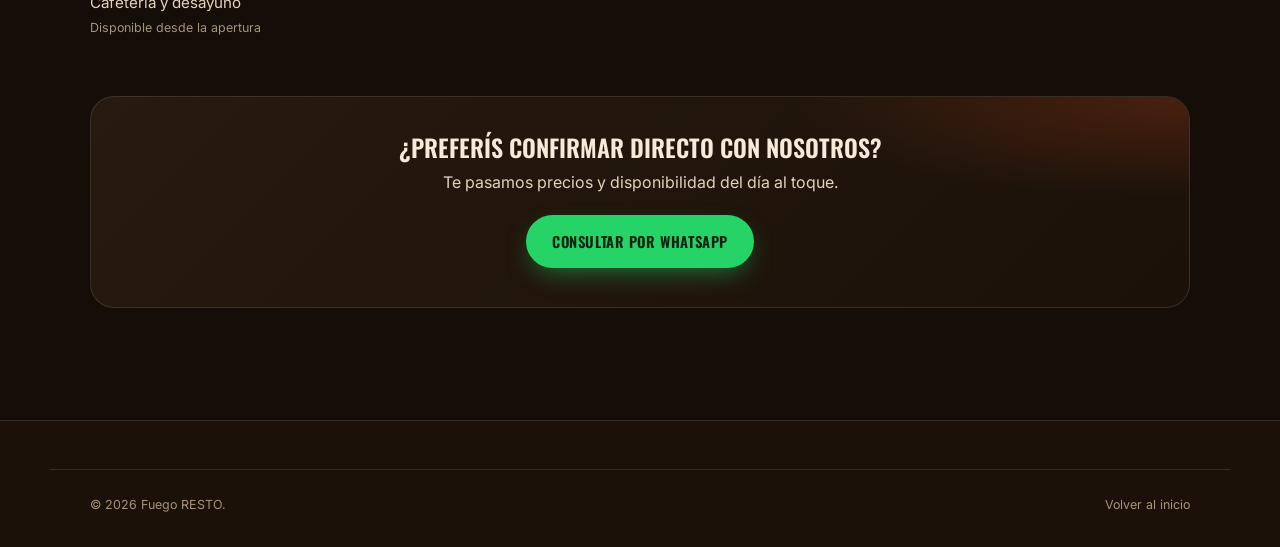
==== commit 3155b7b8: "Cargar la carta completa de tragos y cocteles con precios reales Transcripta de la foto en alta reso" ====
--- a/carta.html
+++ b/carta.html
@@ -110,11 +110,89 @@
     </div>
 
     <!-- ============ TRAGOS Y CÓCTELES ============ -->
-    <!-- ⚠️ PENDIENTE: la foto de la carta de tragos tampoco se lee con confianza —
-         se confirma que existe promo 2x1 (dato ya provisto por el dueño). -->
-    <div class="menu-cat" data-reveal>
-      <div class="menu-cat-head"><h3>Tragos y cócteles</h3><span class="menu-cat-note">Carta en actualización</span></div>
-      <p class="menu-cat-pending">Barra propia, con <strong style="color:var(--gold);">promo 2x1</strong> en tragos seleccionados todos los días. Estamos cargando la carta completa de cócteles — mientras tanto, <a href="https://wa.me/5493756498460?text=Hola!%20Quiero%20saber%20qu%C3%A9%20tragos%20tienen%20y%20la%20promo%202x1" target="_blank" rel="noopener">consultanos por WhatsApp</a>.</p>
+    <!-- ⚠️ Transcripto de foto de la carta en alta resolución. Confirmar 3 puntos marcados
+         más abajo (ingrediente de Gin Chili Smash, "almíbar de flyn paff" en Gin Paff,
+         y el nombre "Baileys Amiska") antes de dar por definitivo. -->
+    <div class="menu-cat" data-reveal>
+      <div class="menu-cat-head"><h3>Tragos y cócteles</h3><span class="menu-cat-note">Promo 2x1 en tragos seleccionados</span></div>
+
+      <p class="menu-subhead">Fuego Cocktails · Tragos de autor</p>
+      <div class="menu-row">
+        <span class="menu-row-name">Fuego de Maracuyá<span class="menu-row-desc">Vodka, maracuyá, almíbar de chile, lima</span></span>
+        <span class="menu-row-price">$14.000</span>
+      </div>
+      <div class="menu-row">
+        <span class="menu-row-name">Gin Chili Smash<span class="menu-row-desc">Gin, albahaca fresca, almíbar de chile picante, perfumado de rosas</span></span>
+        <span class="menu-row-price">$13.000</span>
+      </div>
+      <div class="menu-row">
+        <span class="menu-row-name">Mediterráneo Tonic<span class="menu-row-desc">Gin, tónica, aceitunas verdes, jengibre y aromáticos</span></span>
+        <span class="menu-row-price">$13.000</span>
+      </div>
+      <div class="menu-row">
+        <span class="menu-row-name">Mango Malibú<span class="menu-row-desc">Ron de coco, pulpa de mango, lima, almíbar, perfume de damasco</span></span>
+        <span class="menu-row-price">$13.500</span>
+      </div>
+      <div class="menu-row">
+        <span class="menu-row-name">Cremoso de Frambuesas<span class="menu-row-desc">Helado, vodka de frambuesa, licor de chocolate blanco, frambuesas, almíbar</span></span>
+        <span class="menu-row-price">$13.500</span>
+      </div>
+      <div class="menu-row">
+        <span class="menu-row-name">Pomelit<span class="menu-row-desc">Tequila, jugo de pomelo, almíbar de hibiscus, bitter de frambuesa, perfumado con vainilla y cacao</span></span>
+        <span class="menu-row-price">$13.000</span>
+      </div>
+      <div class="menu-row">
+        <span class="menu-row-name">Rose Hibiscus Spritz<span class="menu-row-desc">Vino rosado, aperol, almíbar de hibiscus, espumante</span></span>
+        <span class="menu-row-price">$13.000</span>
+      </div>
+      <div class="menu-row">
+        <span class="menu-row-name">Gin Paff<span class="menu-row-desc">Gin rosé, almíbar de flor de saúco, jugo de lima, sprite, perfumado con frambuesas</span></span>
+        <span class="menu-row-price">$13.000</span>
+      </div>
+      <div class="menu-row">
+        <span class="menu-row-name">Baileys Amiska<span class="menu-row-desc">Helado, Baileys, alfajor/oreo, dulce de leche, licor de cacao, salsa de chocolate</span></span>
+        <span class="menu-row-price">$14.000</span>
+      </div>
+      <div class="menu-row">
+        <span class="menu-row-name">Cremoso de Frambuesas<span class="menu-row-desc">Helado, vodka, licor de chocolate, frambuesas</span></span>
+        <span class="menu-row-price">$13.500</span>
+      </div>
+
+      <p class="menu-subhead">Clásicos reversionados</p>
+      <div class="menu-row">
+        <span class="menu-row-name">Caipiroska Fuego<span class="menu-row-desc">Durazno, vodka de mango, almíbar de azúcar mascabo, jugo de lima</span></span>
+        <span class="menu-row-price">$12.500</span>
+      </div>
+      <div class="menu-row">
+        <span class="menu-row-name">Caipirinha Fuego<span class="menu-row-desc">Cachaça, almíbar de hibiscus, jugo de lima, perfumado con manzanilla, jengibre y azafrán</span></span>
+        <span class="menu-row-price">$13.000</span>
+      </div>
+      <div class="menu-row">
+        <span class="menu-row-name">Maracuyá Negroni<span class="menu-row-desc">Gin, Campari, vermut rosso, pulpa de maracuyá</span></span>
+        <span class="menu-row-price">$13.500</span>
+      </div>
+
+      <p class="menu-subhead">Clásicos de corte</p>
+      <div class="menu-row">
+        <span class="menu-row-name">Campari</span>
+        <span class="menu-row-price">$8.000</span>
+      </div>
+      <div class="menu-row">
+        <span class="menu-row-name">Fernet</span>
+        <span class="menu-row-price">$8.500</span>
+      </div>
+      <div class="menu-row">
+        <span class="menu-row-name">Gancia</span>
+        <span class="menu-row-price">$8.500</span>
+      </div>
+      <div class="menu-row">
+        <span class="menu-row-name">Cynar</span>
+        <span class="menu-row-price">$8.500</span>
+      </div>
+      <div class="menu-row">
+        <span class="menu-row-name">Aperol</span>
+        <span class="menu-row-price">$10.000</span>
+      </div>
     </div>
 
     <!-- ============ POSTRES ============ -->
--- a/styles.css
+++ b/styles.css
@@ -439,6 +439,13 @@
 }
 .menu-cat-pending a { color: var(--gold); }
 .menu-cat-pending a:hover { text-decoration: underline; }
+.menu-subhead {
+  font-family: var(--display); text-transform: uppercase; letter-spacing: .05em;
+  font-size: .78rem; color: var(--cream-3);
+  margin-top: 1.6rem; padding-top: 1rem; border-top: 1px solid var(--line);
+  margin-bottom: .4rem;
+}
+.menu-cat > .menu-subhead:first-child { margin-top: 0; padding-top: 0; border-top: 0; }
 
 /* =============================================================
    Promos
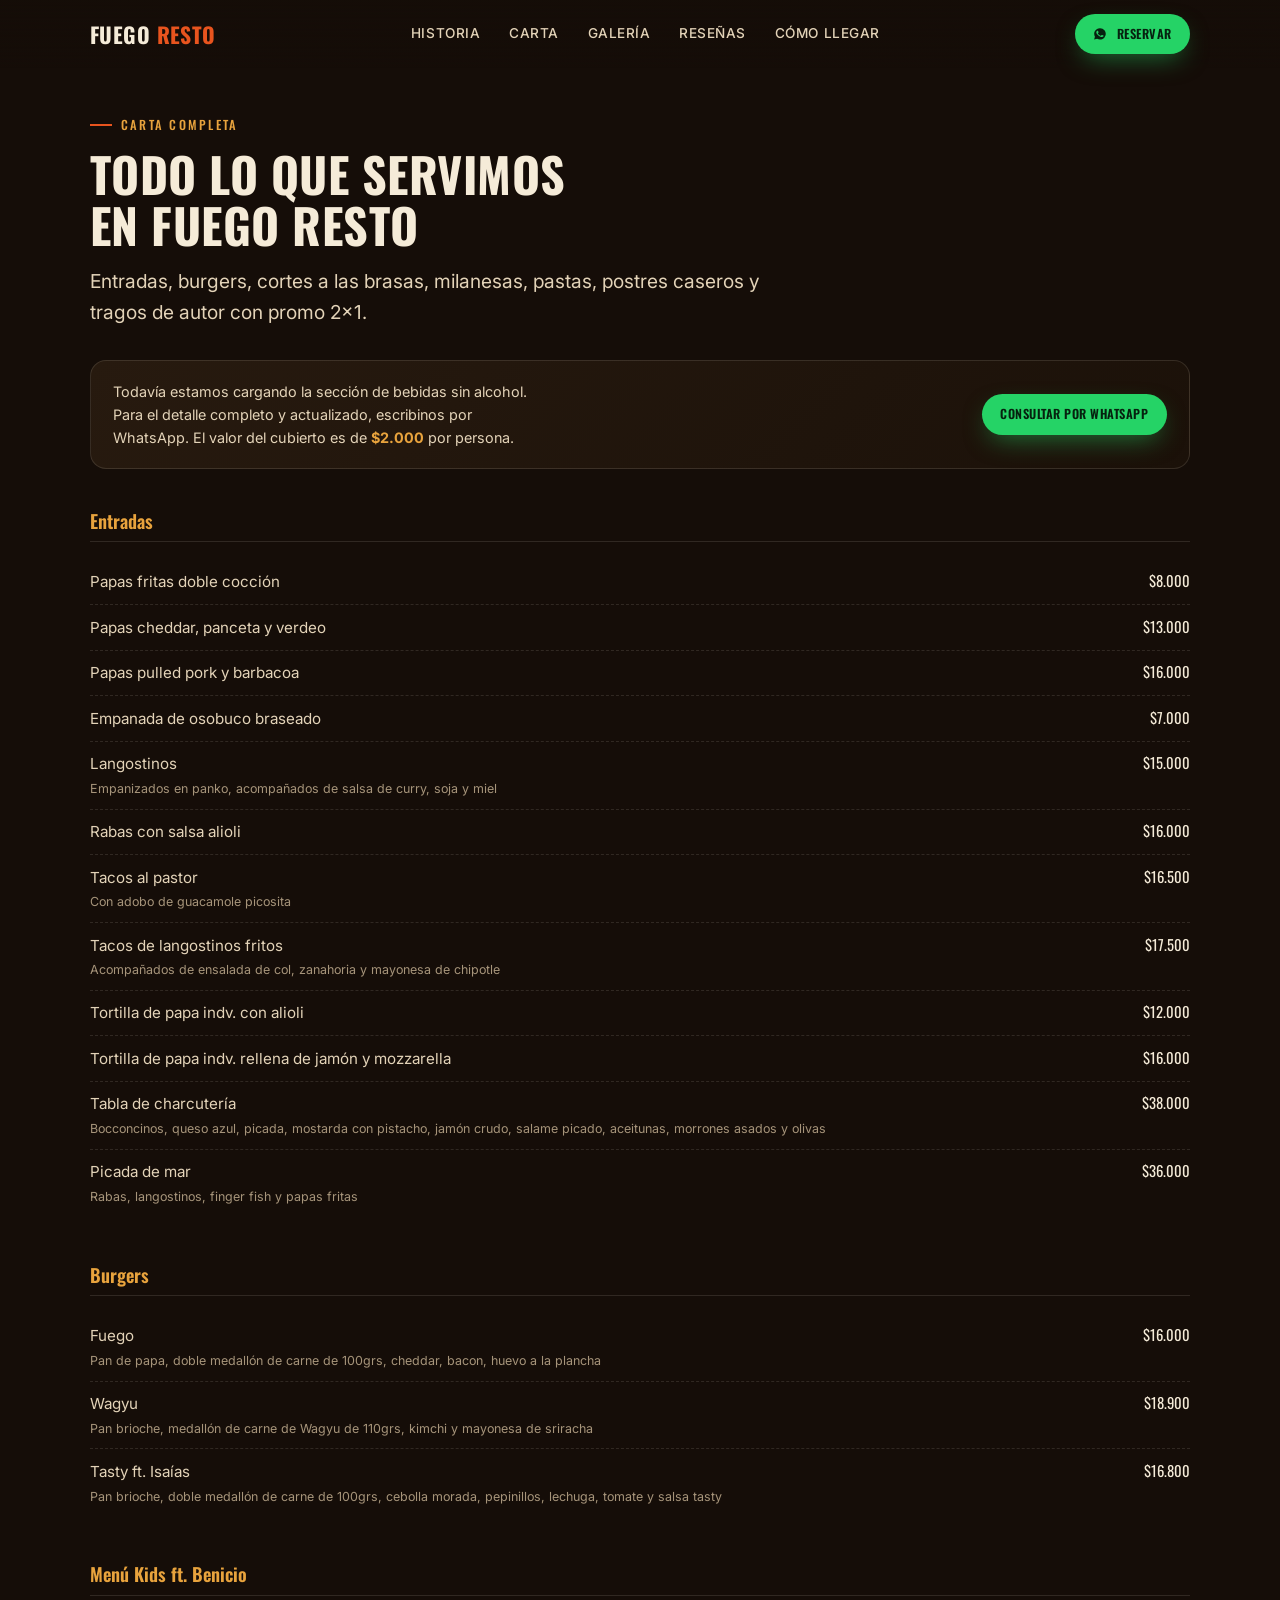
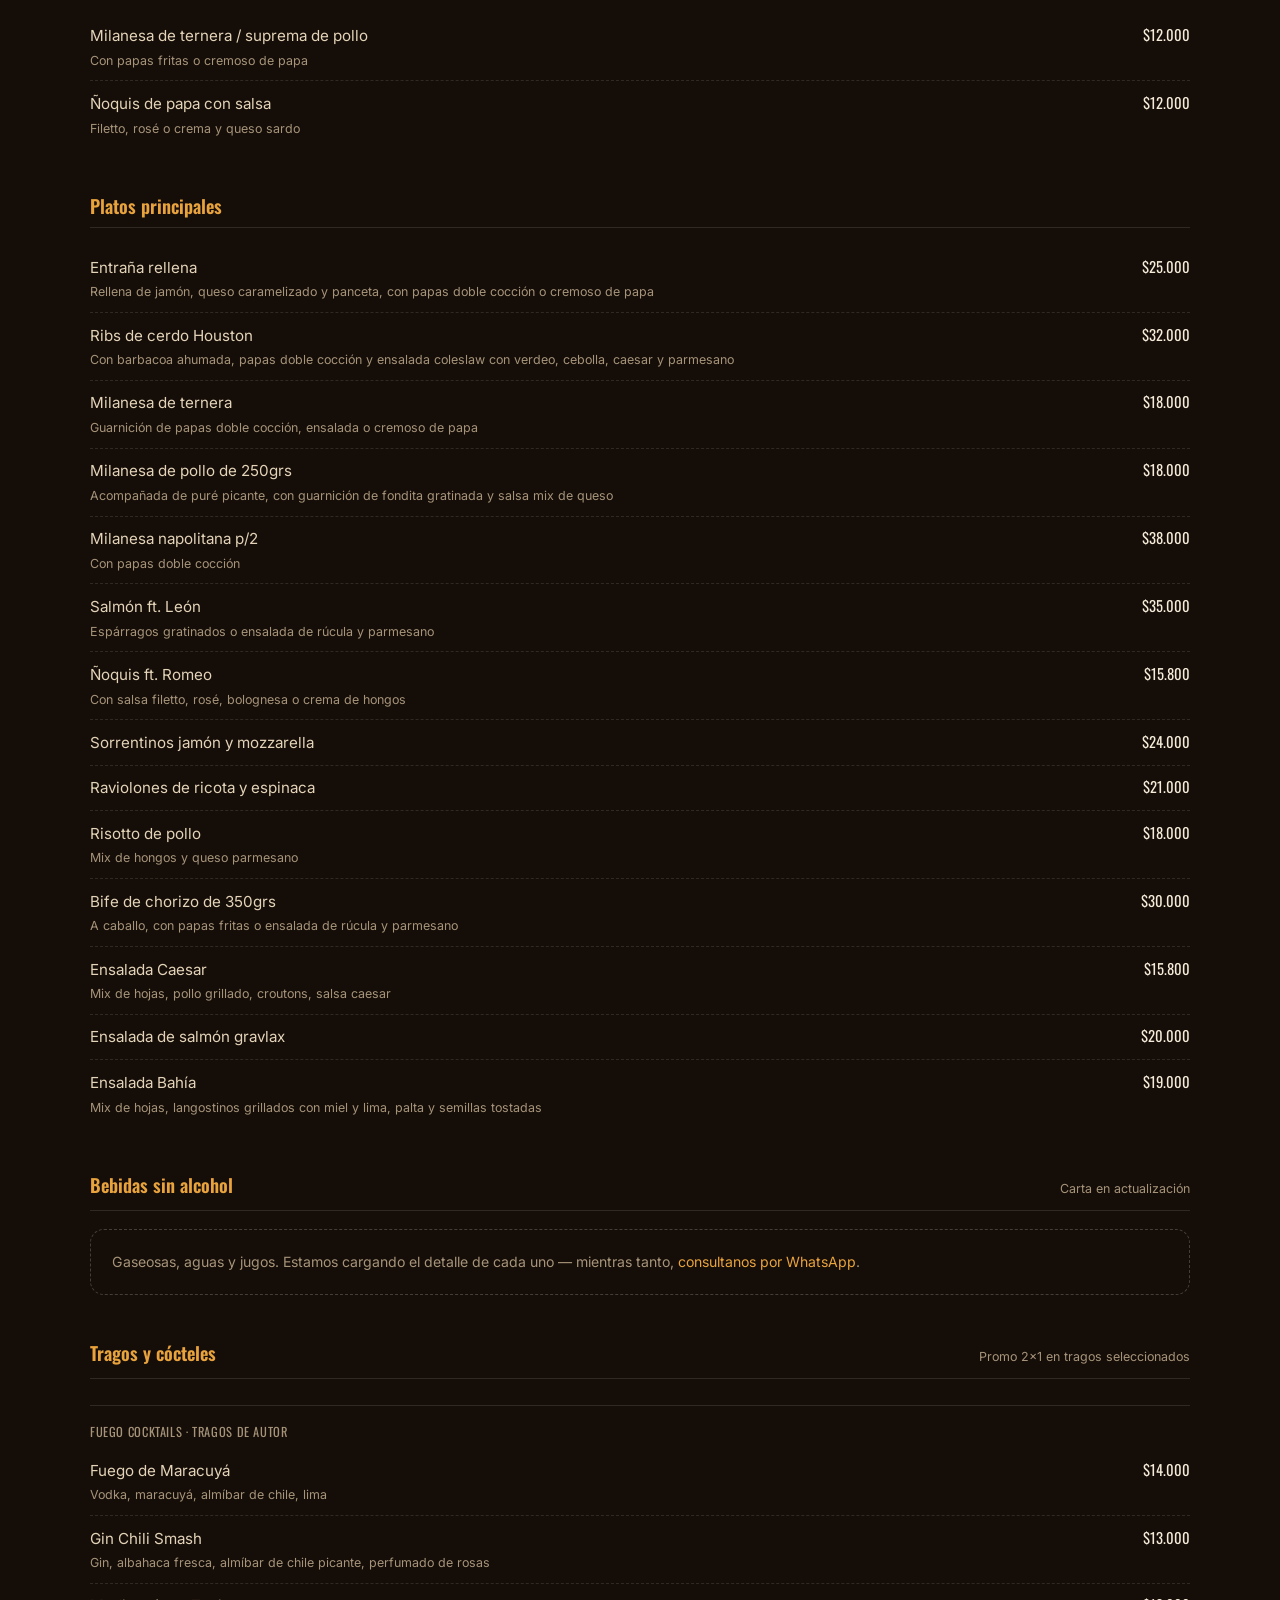
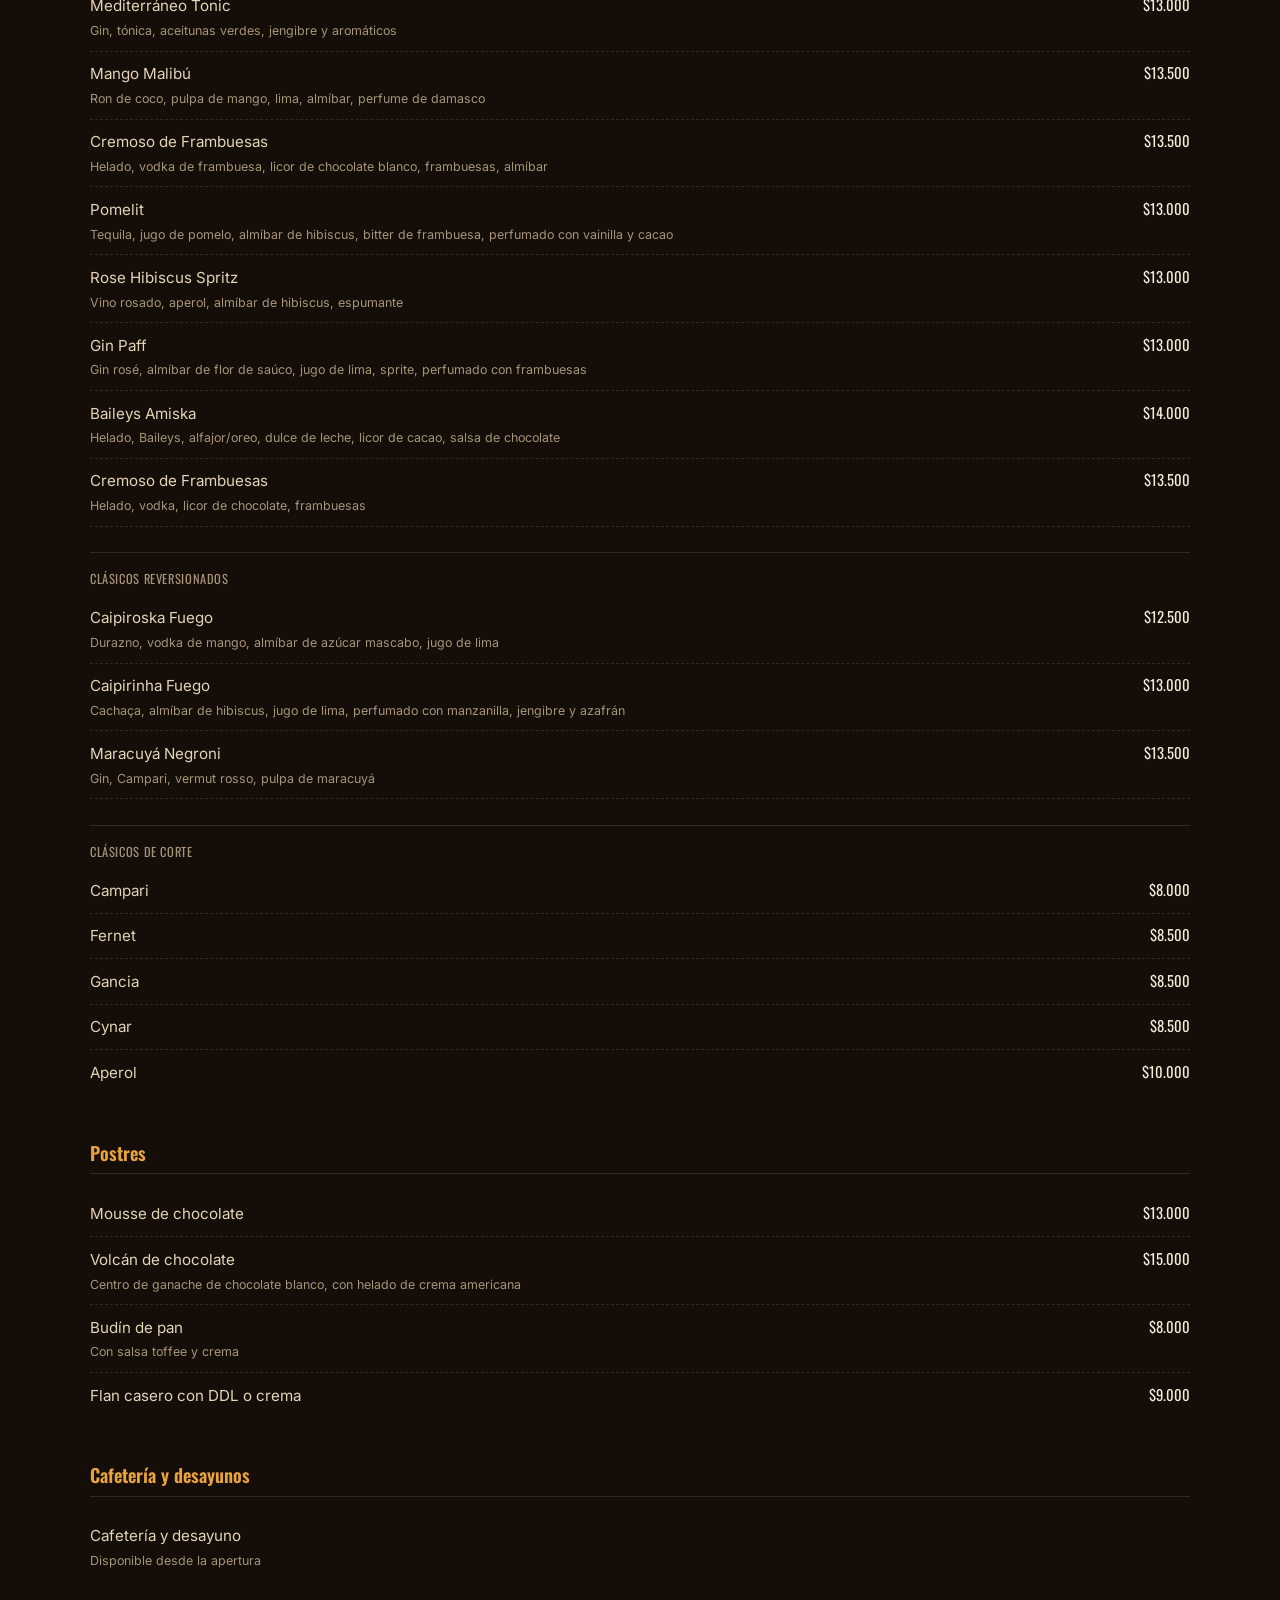
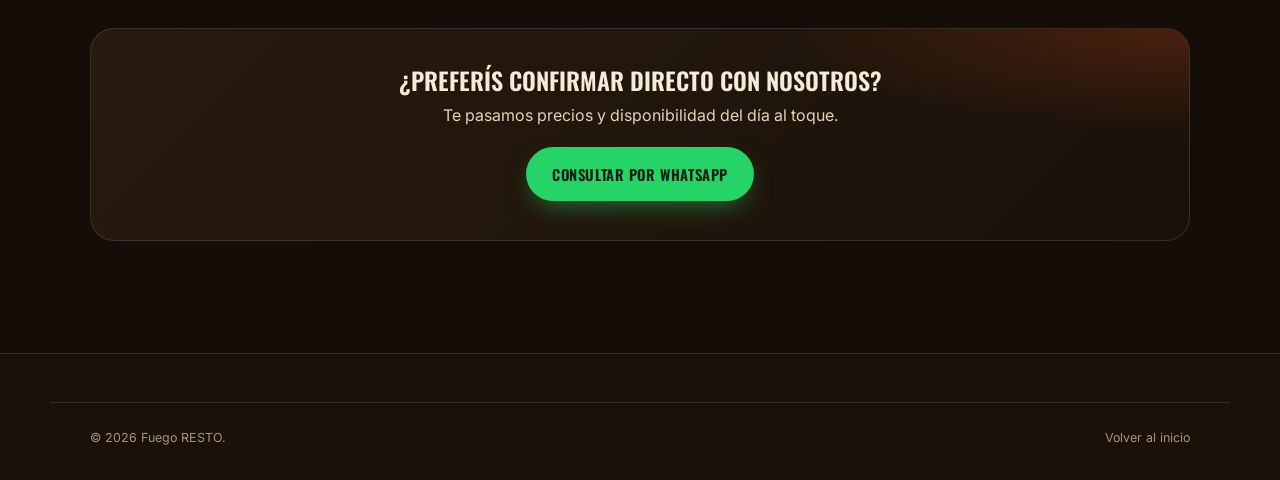
==== commit 849b707e: "Reemplazar carta de comidas con el menu real completo Transcripto de la foto en alta resolucion del " ====
--- a/carta.html
+++ b/carta.html
@@ -5,7 +5,7 @@
 <meta charset="UTF-8">
 <meta name="viewport" content="width=device-width, initial-scale=1, viewport-fit=cover">
 <title>Carta completa — Fuego RESTO</title>
-<meta name="description" content="Carta completa de Fuego RESTO: milanesas, parrilla, hamburguesas y sándwiches, bebidas, tragos con promo 2x1, postres caseros y cafetería. San Justo, La Matanza.">
+<meta name="description" content="Carta completa de Fuego RESTO: entradas, burgers, platos principales (entraña rellena, bife de chorizo, milanesas, pastas), postres y tragos de autor con promo 2x1. San Justo, La Matanza.">
 <meta name="theme-color" content="#150D08">
 <link rel="icon" href="data:image/svg+xml,%3Csvg xmlns='http://www.w3.org/2000/svg' viewBox='0 0 24 24'%3E%3Cpath fill='%23E8541E' d='M12 2c1 3-2 4-2 7a3 3 0 0 0 6 0c1 1 2 2.5 2 4.5A6.5 6.5 0 0 1 5 13.5C5 8 9 6 12 2Z'/%3E%3C/svg%3E">
 <link rel="preconnect" href="https://fonts.googleapis.com">
@@ -53,52 +53,156 @@
   <div class="container">
     <p class="kicker">Carta completa</p>
     <h1 style="font-size:clamp(2rem,4.4vw,3rem); max-width:20ch; margin-bottom:1rem;">Todo lo que servimos en Fuego RESTO</h1>
-    <p class="lede" style="max-width:60ch; margin-bottom:2rem;">Cocina de parrilla y bodegón de barrio: milanesas, cortes a las brasas, hamburguesas, sándwiches, bebidas y tragos con promo 2x1.</p>
+    <p class="lede" style="max-width:60ch; margin-bottom:2rem;">Entradas, burgers, cortes a las brasas, milanesas, pastas, postres caseros y tragos de autor con promo 2x1.</p>
 
     <div class="menu-banner">
-      <p>Estamos terminando de cargar los precios y variedades del día en algunas secciones de la carta. Para el detalle completo y actualizado, escribinos por WhatsApp.</p>
+      <p>Todavía estamos cargando la sección de bebidas sin alcohol. Para el detalle completo y actualizado, escribinos por WhatsApp. El valor del cubierto es de <strong style="color:var(--gold);">$2.000</strong> por persona.</p>
       <a class="btn btn-whatsapp btn-sm" href="https://wa.me/5493756498460?text=Hola!%20Quiero%20consultar%20la%20carta%20completa%20de%20Fuego%20RESTO" target="_blank" rel="noopener">Consultar por WhatsApp</a>
     </div>
 
-    <!-- ============ MILANESAS ============ -->
-    <div class="menu-cat" data-reveal>
-      <div class="menu-cat-head"><h3>Milanesas</h3></div>
-      <div class="menu-row">
-        <span class="menu-row-name">Milanesa napolitana<span class="menu-row-desc">Con guarnición a elección</span></span>
-      </div>
-      <div class="menu-row">
-        <span class="menu-row-name">Milanesa al plato<span class="menu-row-desc">Con guarnición a elección</span></span>
-      </div>
-    </div>
-
-    <!-- ============ PARRILLA ============ -->
-    <div class="menu-cat" data-reveal>
-      <div class="menu-cat-head"><h3>Parrilla</h3></div>
-      <div class="menu-row">
-        <span class="menu-row-name">Entraña<span class="menu-row-desc">El corte estrella de la casa, con chimichurri</span></span>
-      </div>
-    </div>
-
-    <!-- ============ HAMBURGUESAS Y SÁNDWICHES ============ -->
-    <!-- ⚠️ PENDIENTE: en las fotos de la carta se distingue esta sección pero la resolución
-         no permite leer los ítems y precios exactos. Completar antes de sacar el aviso. -->
-    <div class="menu-cat" data-reveal>
-      <div class="menu-cat-head"><h3>Hamburguesas y sándwiches</h3><span class="menu-cat-note">Carta en actualización</span></div>
-      <p class="menu-cat-pending">Variedad de hamburguesas y sándwiches de la casa. Estamos cargando el detalle de cada uno — mientras tanto, <a href="https://wa.me/5493756498460?text=Hola!%20Quiero%20saber%20qu%C3%A9%20hamburguesas%20y%20s%C3%A1ndwiches%20tienen" target="_blank" rel="noopener">consultanos por WhatsApp</a>.</p>
-    </div>
-
-    <!-- ============ LOMOS Y ADICIONALES ============ -->
-    <!-- ⚠️ PENDIENTE: mismo caso — sección visible en la foto, ítems y precios a confirmar. -->
-    <div class="menu-cat" data-reveal>
-      <div class="menu-cat-head"><h3>Lomos y adicionales</h3><span class="menu-cat-note">Carta en actualización</span></div>
-      <p class="menu-cat-pending">Lomos y guarniciones adicionales para sumar a tu plato. Estamos cargando el detalle de cada uno — mientras tanto, <a href="https://wa.me/5493756498460?text=Hola!%20Quiero%20saber%20sobre%20los%20lomos%20y%20adicionales" target="_blank" rel="noopener">consultanos por WhatsApp</a>.</p>
-    </div>
-
-    <!-- ============ PAPAS Y ACOMPAÑAMIENTOS ============ -->
-    <div class="menu-cat" data-reveal>
-      <div class="menu-cat-head"><h3>Acompañamientos</h3></div>
-      <div class="menu-row">
-        <span class="menu-row-name">Papas fritas<span class="menu-row-desc">Doradas y crocantes, para compartir</span></span>
+    <!-- ============ ENTRADAS ============ -->
+    <!-- ⚠️ Descripción de "Tabla de Charcutería" es la de menor confianza de todas
+         (letra chica en la foto) — confirmar antes de dar por definitivo. -->
+    <div class="menu-cat" data-reveal>
+      <div class="menu-cat-head"><h3>Entradas</h3></div>
+      <div class="menu-row">
+        <span class="menu-row-name">Papas fritas doble cocción</span>
+        <span class="menu-row-price">$8.000</span>
+      </div>
+      <div class="menu-row">
+        <span class="menu-row-name">Papas cheddar, panceta y verdeo</span>
+        <span class="menu-row-price">$13.000</span>
+      </div>
+      <div class="menu-row">
+        <span class="menu-row-name">Papas pulled pork y barbacoa</span>
+        <span class="menu-row-price">$16.000</span>
+      </div>
+      <div class="menu-row">
+        <span class="menu-row-name">Empanada de osobuco braseado</span>
+        <span class="menu-row-price">$7.000</span>
+      </div>
+      <div class="menu-row">
+        <span class="menu-row-name">Langostinos<span class="menu-row-desc">Empanizados en panko, acompañados de salsa de curry, soja y miel</span></span>
+        <span class="menu-row-price">$15.000</span>
+      </div>
+      <div class="menu-row">
+        <span class="menu-row-name">Rabas con salsa alioli</span>
+        <span class="menu-row-price">$16.000</span>
+      </div>
+      <div class="menu-row">
+        <span class="menu-row-name">Tacos al pastor<span class="menu-row-desc">Con adobo de guacamole picosita</span></span>
+        <span class="menu-row-price">$16.500</span>
+      </div>
+      <div class="menu-row">
+        <span class="menu-row-name">Tacos de langostinos fritos<span class="menu-row-desc">Acompañados de ensalada de col, zanahoria y mayonesa de chipotle</span></span>
+        <span class="menu-row-price">$17.500</span>
+      </div>
+      <div class="menu-row">
+        <span class="menu-row-name">Tortilla de papa indv. con alioli</span>
+        <span class="menu-row-price">$12.000</span>
+      </div>
+      <div class="menu-row">
+        <span class="menu-row-name">Tortilla de papa indv. rellena de jamón y mozzarella</span>
+        <span class="menu-row-price">$16.000</span>
+      </div>
+      <div class="menu-row">
+        <span class="menu-row-name">Tabla de charcutería<span class="menu-row-desc">Bocconcinos, queso azul, picada, mostarda con pistacho, jamón crudo, salame picado, aceitunas, morrones asados y olivas</span></span>
+        <span class="menu-row-price">$38.000</span>
+      </div>
+      <div class="menu-row">
+        <span class="menu-row-name">Picada de mar<span class="menu-row-desc">Rabas, langostinos, finger fish y papas fritas</span></span>
+        <span class="menu-row-price">$36.000</span>
+      </div>
+    </div>
+
+    <!-- ============ BURGERS ============ -->
+    <div class="menu-cat" data-reveal>
+      <div class="menu-cat-head"><h3>Burgers</h3></div>
+      <div class="menu-row">
+        <span class="menu-row-name">Fuego<span class="menu-row-desc">Pan de papa, doble medallón de carne de 100grs, cheddar, bacon, huevo a la plancha</span></span>
+        <span class="menu-row-price">$16.000</span>
+      </div>
+      <div class="menu-row">
+        <span class="menu-row-name">Wagyu<span class="menu-row-desc">Pan brioche, medallón de carne de Wagyu de 110grs, kimchi y mayonesa de sriracha</span></span>
+        <span class="menu-row-price">$18.900</span>
+      </div>
+      <div class="menu-row">
+        <span class="menu-row-name">Tasty ft. Isaías<span class="menu-row-desc">Pan brioche, doble medallón de carne de 100grs, cebolla morada, pepinillos, lechuga, tomate y salsa tasty</span></span>
+        <span class="menu-row-price">$16.800</span>
+      </div>
+    </div>
+
+    <!-- ============ MENÚ KIDS ============ -->
+    <div class="menu-cat" data-reveal>
+      <div class="menu-cat-head"><h3>Menú Kids ft. Benicio</h3></div>
+      <div class="menu-row">
+        <span class="menu-row-name">Milanesa de ternera / suprema de pollo<span class="menu-row-desc">Con papas fritas o cremoso de papa</span></span>
+        <span class="menu-row-price">$12.000</span>
+      </div>
+      <div class="menu-row">
+        <span class="menu-row-name">Ñoquis de papa con salsa<span class="menu-row-desc">Filetto, rosé o crema y queso sardo</span></span>
+        <span class="menu-row-price">$12.000</span>
+      </div>
+    </div>
+
+    <!-- ============ PLATOS PRINCIPALES ============ -->
+    <div class="menu-cat" data-reveal>
+      <div class="menu-cat-head"><h3>Platos principales</h3></div>
+      <div class="menu-row">
+        <span class="menu-row-name">Entraña rellena<span class="menu-row-desc">Rellena de jamón, queso caramelizado y panceta, con papas doble cocción o cremoso de papa</span></span>
+        <span class="menu-row-price">$25.000</span>
+      </div>
+      <div class="menu-row">
+        <span class="menu-row-name">Ribs de cerdo Houston<span class="menu-row-desc">Con barbacoa ahumada, papas doble cocción y ensalada coleslaw con verdeo, cebolla, caesar y parmesano</span></span>
+        <span class="menu-row-price">$32.000</span>
+      </div>
+      <div class="menu-row">
+        <span class="menu-row-name">Milanesa de ternera<span class="menu-row-desc">Guarnición de papas doble cocción, ensalada o cremoso de papa</span></span>
+        <span class="menu-row-price">$18.000</span>
+      </div>
+      <div class="menu-row">
+        <span class="menu-row-name">Milanesa de pollo de 250grs<span class="menu-row-desc">Acompañada de puré picante, con guarnición de fondita gratinada y salsa mix de queso</span></span>
+        <span class="menu-row-price">$18.000</span>
+      </div>
+      <div class="menu-row">
+        <span class="menu-row-name">Milanesa napolitana p/2<span class="menu-row-desc">Con papas doble cocción</span></span>
+        <span class="menu-row-price">$38.000</span>
+      </div>
+      <div class="menu-row">
+        <span class="menu-row-name">Salmón ft. León<span class="menu-row-desc">Espárragos gratinados o ensalada de rúcula y parmesano</span></span>
+        <span class="menu-row-price">$35.000</span>
+      </div>
+      <div class="menu-row">
+        <span class="menu-row-name">Ñoquis ft. Romeo<span class="menu-row-desc">Con salsa filetto, rosé, bolognesa o crema de hongos</span></span>
+        <span class="menu-row-price">$15.800</span>
+      </div>
+      <div class="menu-row">
+        <span class="menu-row-name">Sorrentinos jamón y mozzarella</span>
+        <span class="menu-row-price">$24.000</span>
+      </div>
+      <div class="menu-row">
+        <span class="menu-row-name">Raviolones de ricota y espinaca</span>
+        <span class="menu-row-price">$21.000</span>
+      </div>
+      <div class="menu-row">
+        <span class="menu-row-name">Risotto de pollo<span class="menu-row-desc">Mix de hongos y queso parmesano</span></span>
+        <span class="menu-row-price">$18.000</span>
+      </div>
+      <div class="menu-row">
+        <span class="menu-row-name">Bife de chorizo de 350grs<span class="menu-row-desc">A caballo, con papas fritas o ensalada de rúcula y parmesano</span></span>
+        <span class="menu-row-price">$30.000</span>
+      </div>
+      <div class="menu-row">
+        <span class="menu-row-name">Ensalada Caesar<span class="menu-row-desc">Mix de hojas, pollo grillado, croutons, salsa caesar</span></span>
+        <span class="menu-row-price">$15.800</span>
+      </div>
+      <div class="menu-row">
+        <span class="menu-row-name">Ensalada de salmón gravlax</span>
+        <span class="menu-row-price">$20.000</span>
+      </div>
+      <div class="menu-row">
+        <span class="menu-row-name">Ensalada Bahía<span class="menu-row-desc">Mix de hojas, langostinos grillados con miel y lima, palta y semillas tostadas</span></span>
+        <span class="menu-row-price">$19.000</span>
       </div>
     </div>
 
@@ -197,9 +301,22 @@
 
     <!-- ============ POSTRES ============ -->
     <div class="menu-cat" data-reveal>
-      <div class="menu-cat-head"><h3>Postres caseros</h3></div>
-      <div class="menu-row">
-        <span class="menu-row-name">Postre casero del día<span class="menu-row-desc">Cambia día a día — preguntá cuál tocó hoy</span></span>
+      <div class="menu-cat-head"><h3>Postres</h3></div>
+      <div class="menu-row">
+        <span class="menu-row-name">Mousse de chocolate</span>
+        <span class="menu-row-price">$13.000</span>
+      </div>
+      <div class="menu-row">
+        <span class="menu-row-name">Volcán de chocolate<span class="menu-row-desc">Centro de ganache de chocolate blanco, con helado de crema americana</span></span>
+        <span class="menu-row-price">$15.000</span>
+      </div>
+      <div class="menu-row">
+        <span class="menu-row-name">Budín de pan<span class="menu-row-desc">Con salsa toffee y crema</span></span>
+        <span class="menu-row-price">$8.000</span>
+      </div>
+      <div class="menu-row">
+        <span class="menu-row-name">Flan casero con DDL o crema</span>
+        <span class="menu-row-price">$9.000</span>
       </div>
     </div>
 
--- a/styles.css
+++ b/styles.css
@@ -413,6 +413,8 @@
 .dish-card h3 { text-transform: none; letter-spacing: 0; margin-bottom: .4rem; color: var(--gold); }
 .dish-card p { font-size: .92rem; color: var(--cream-2); }
 .dish-card .dish-num { font-family: var(--display); font-size: .8rem; color: var(--cream-3); letter-spacing: .08em; }
+.dish-card-top { display: flex; justify-content: space-between; align-items: baseline; margin-bottom: .3rem; }
+.dish-card-price { font-family: var(--display); font-size: .85rem; color: var(--cream); }
 
 /* =============================================================
    Carta completa (menu-list)
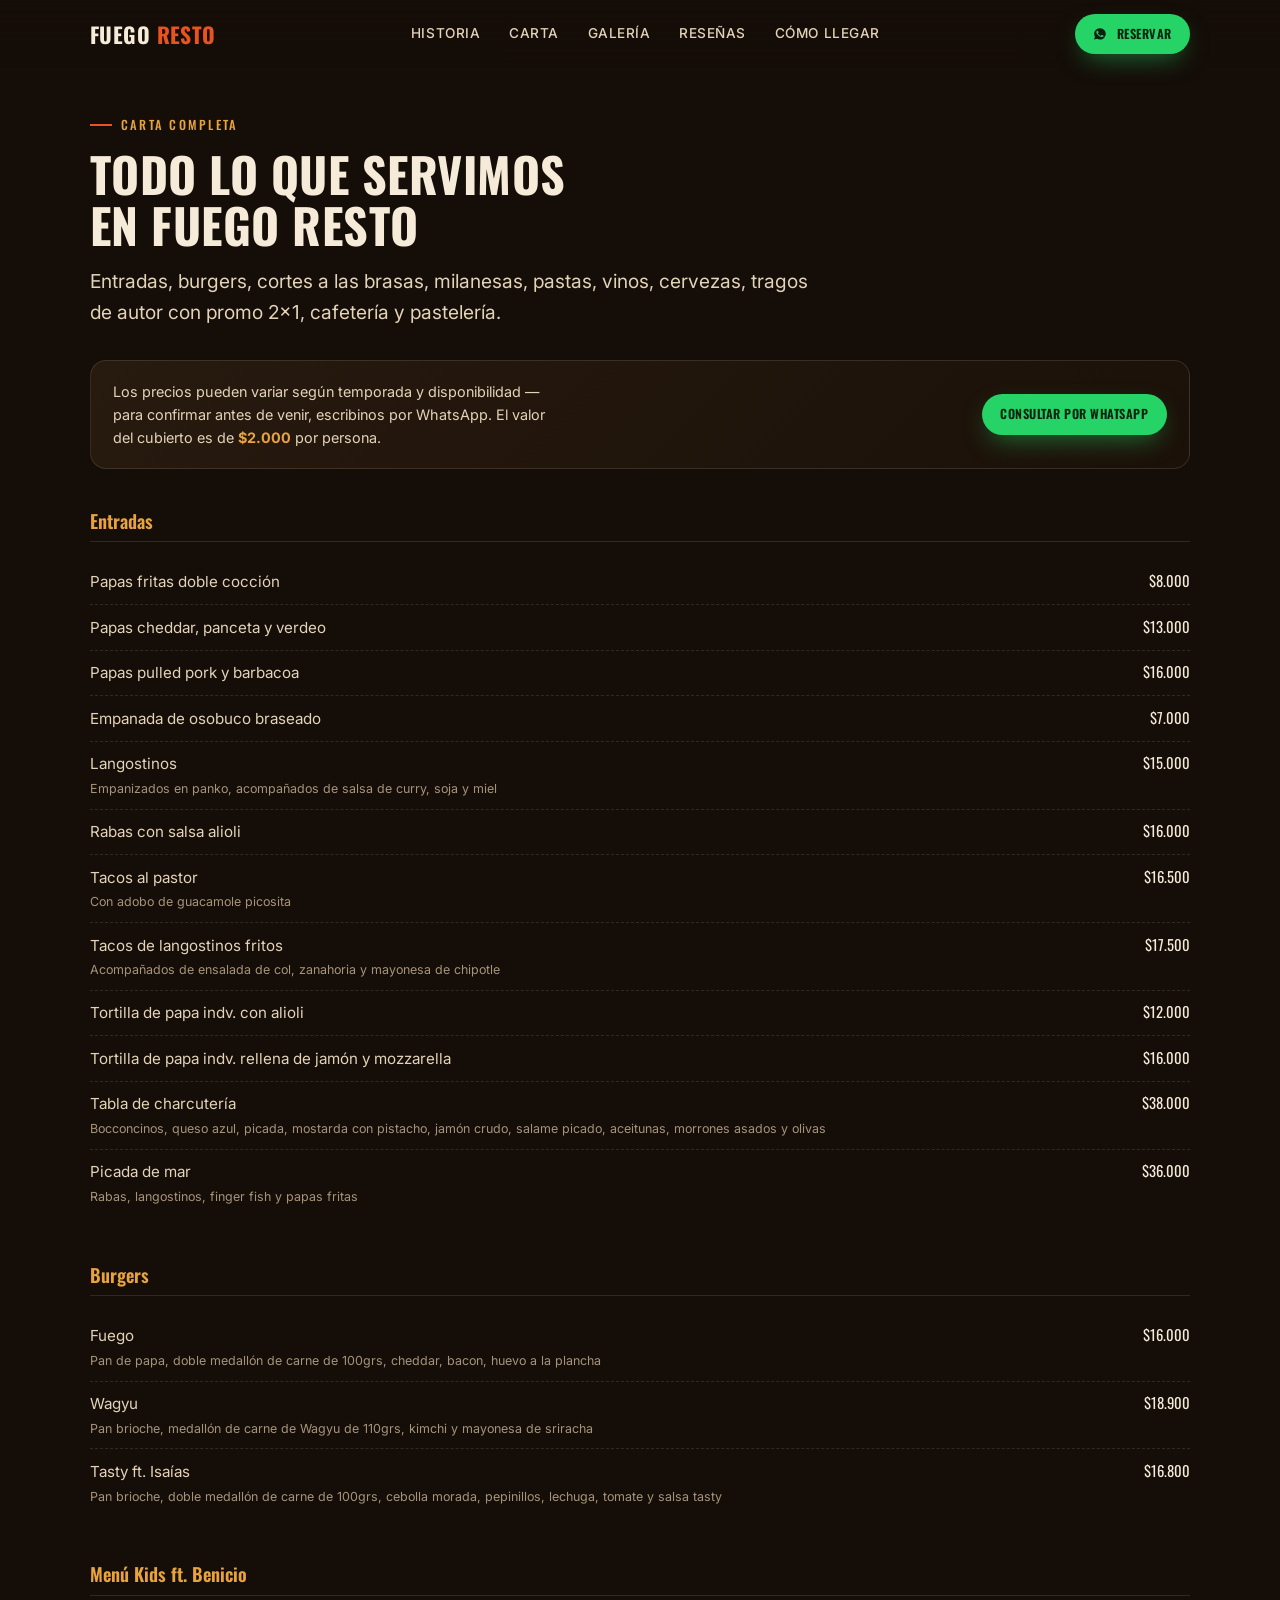
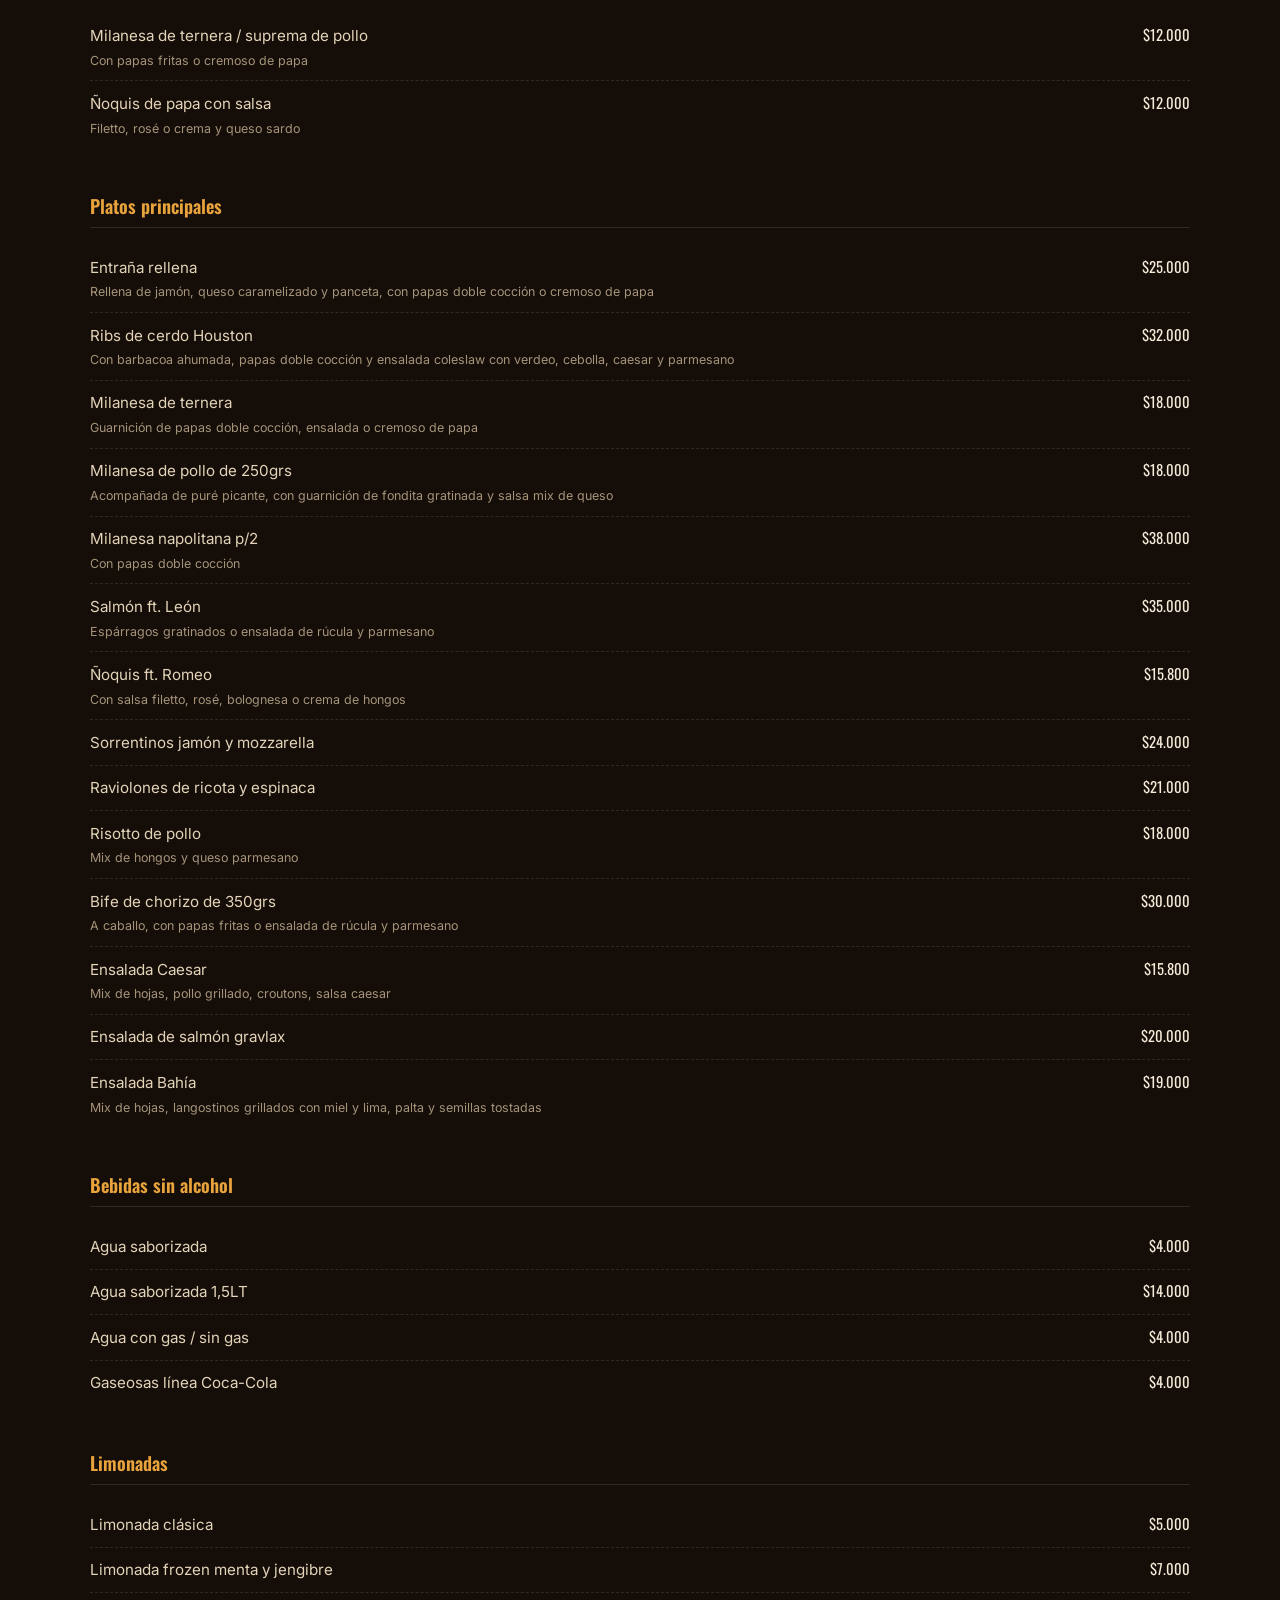
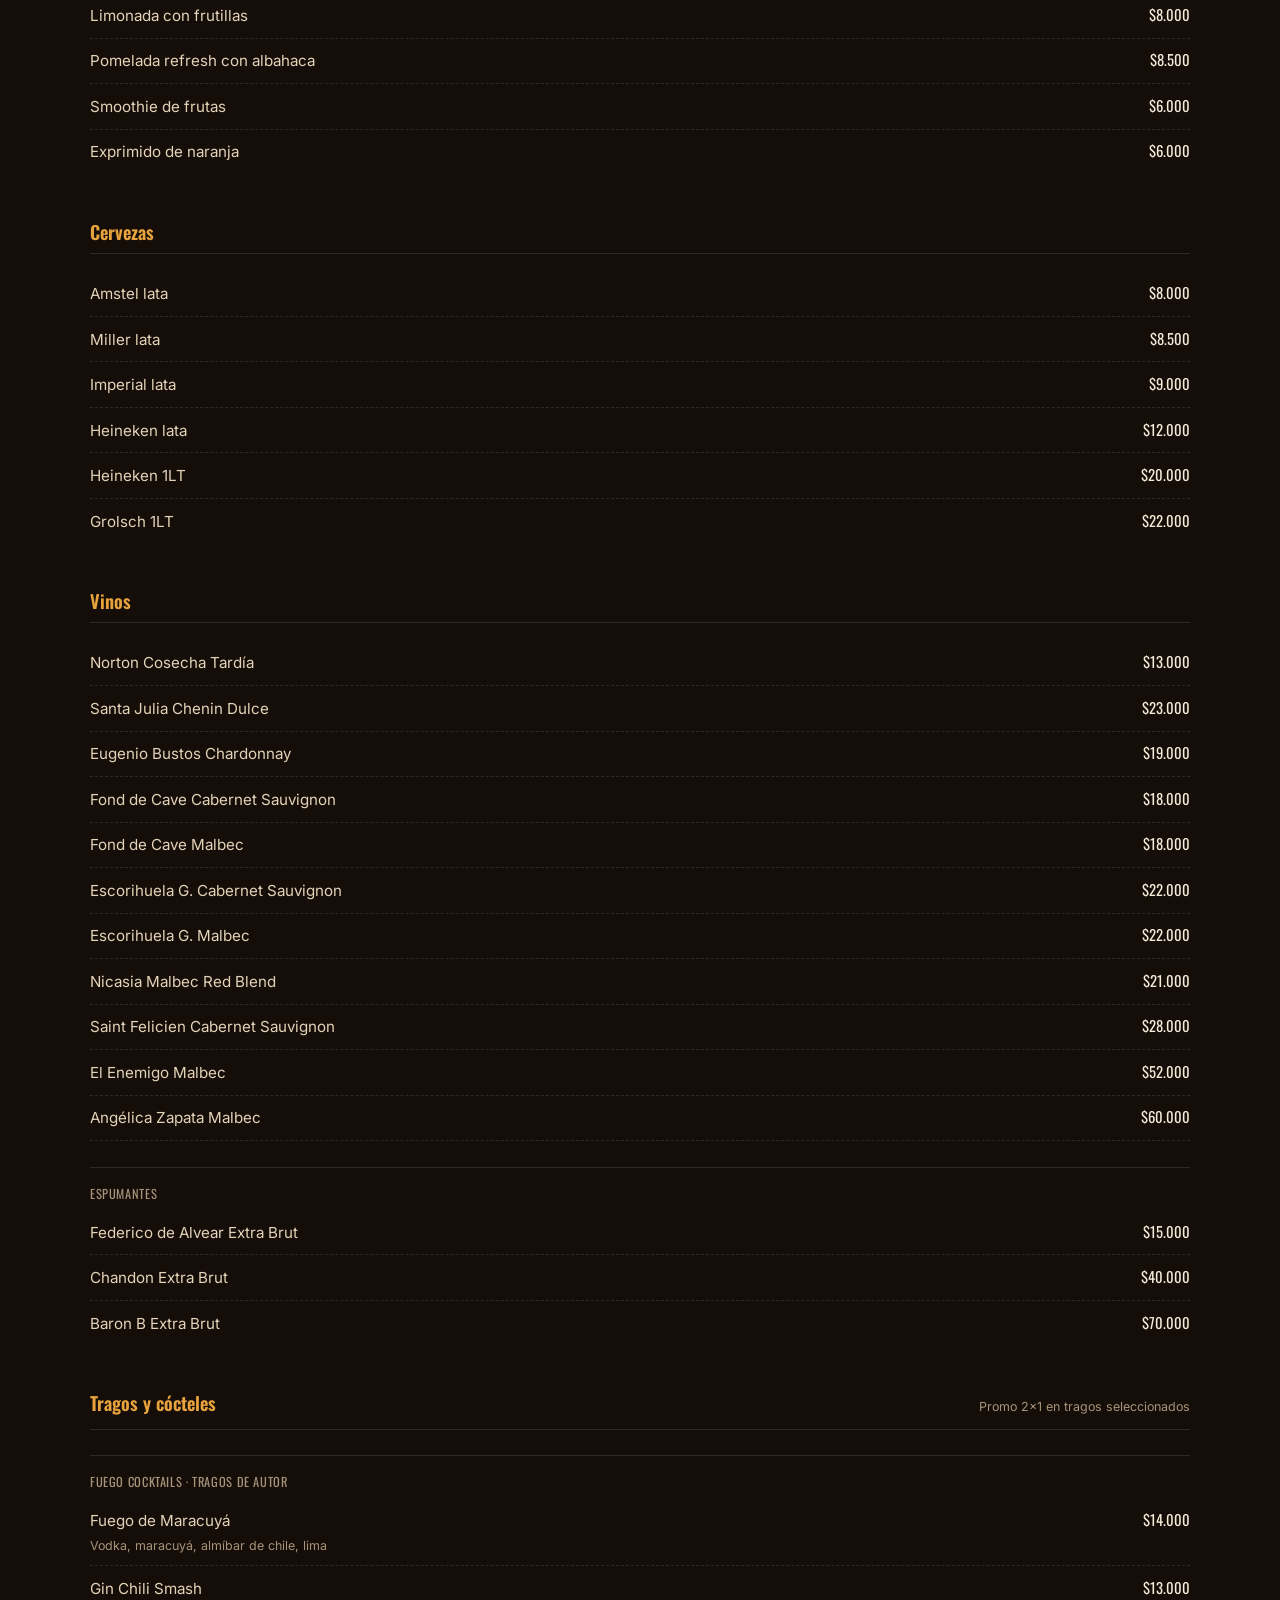
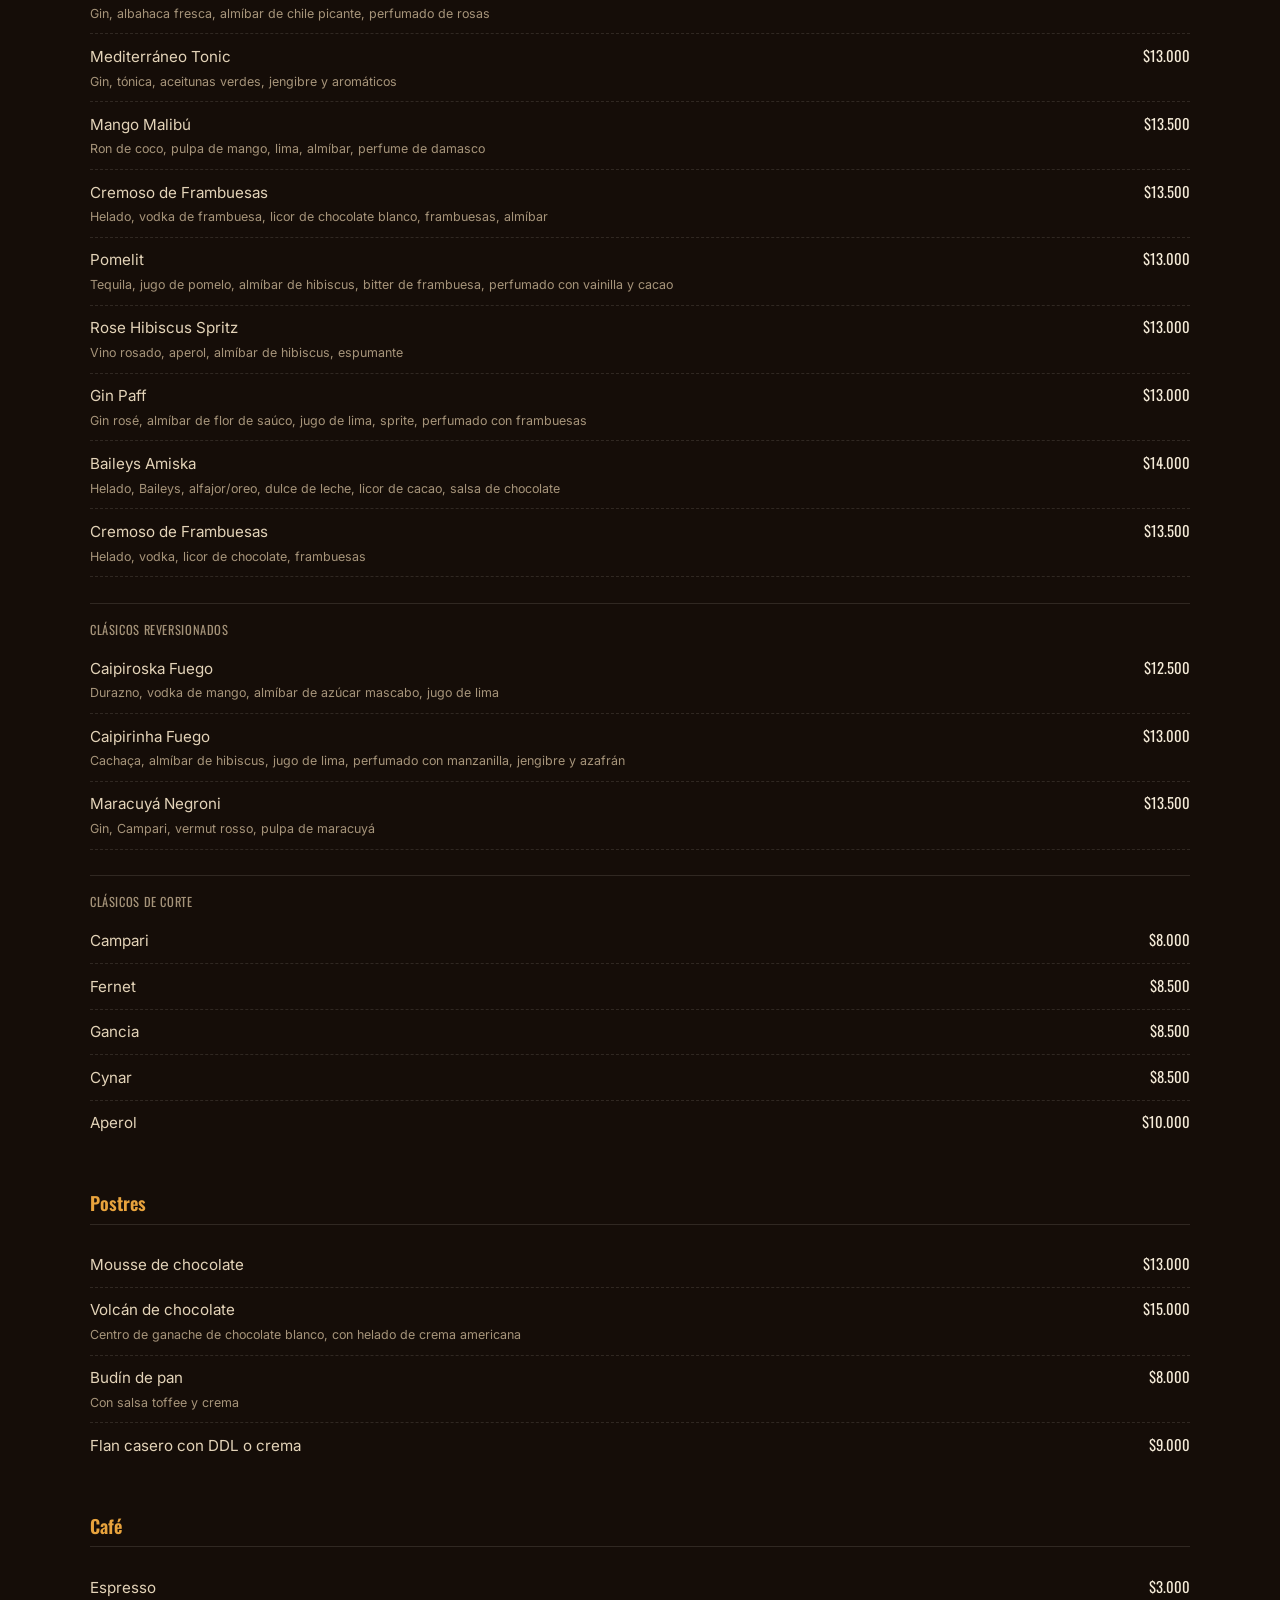
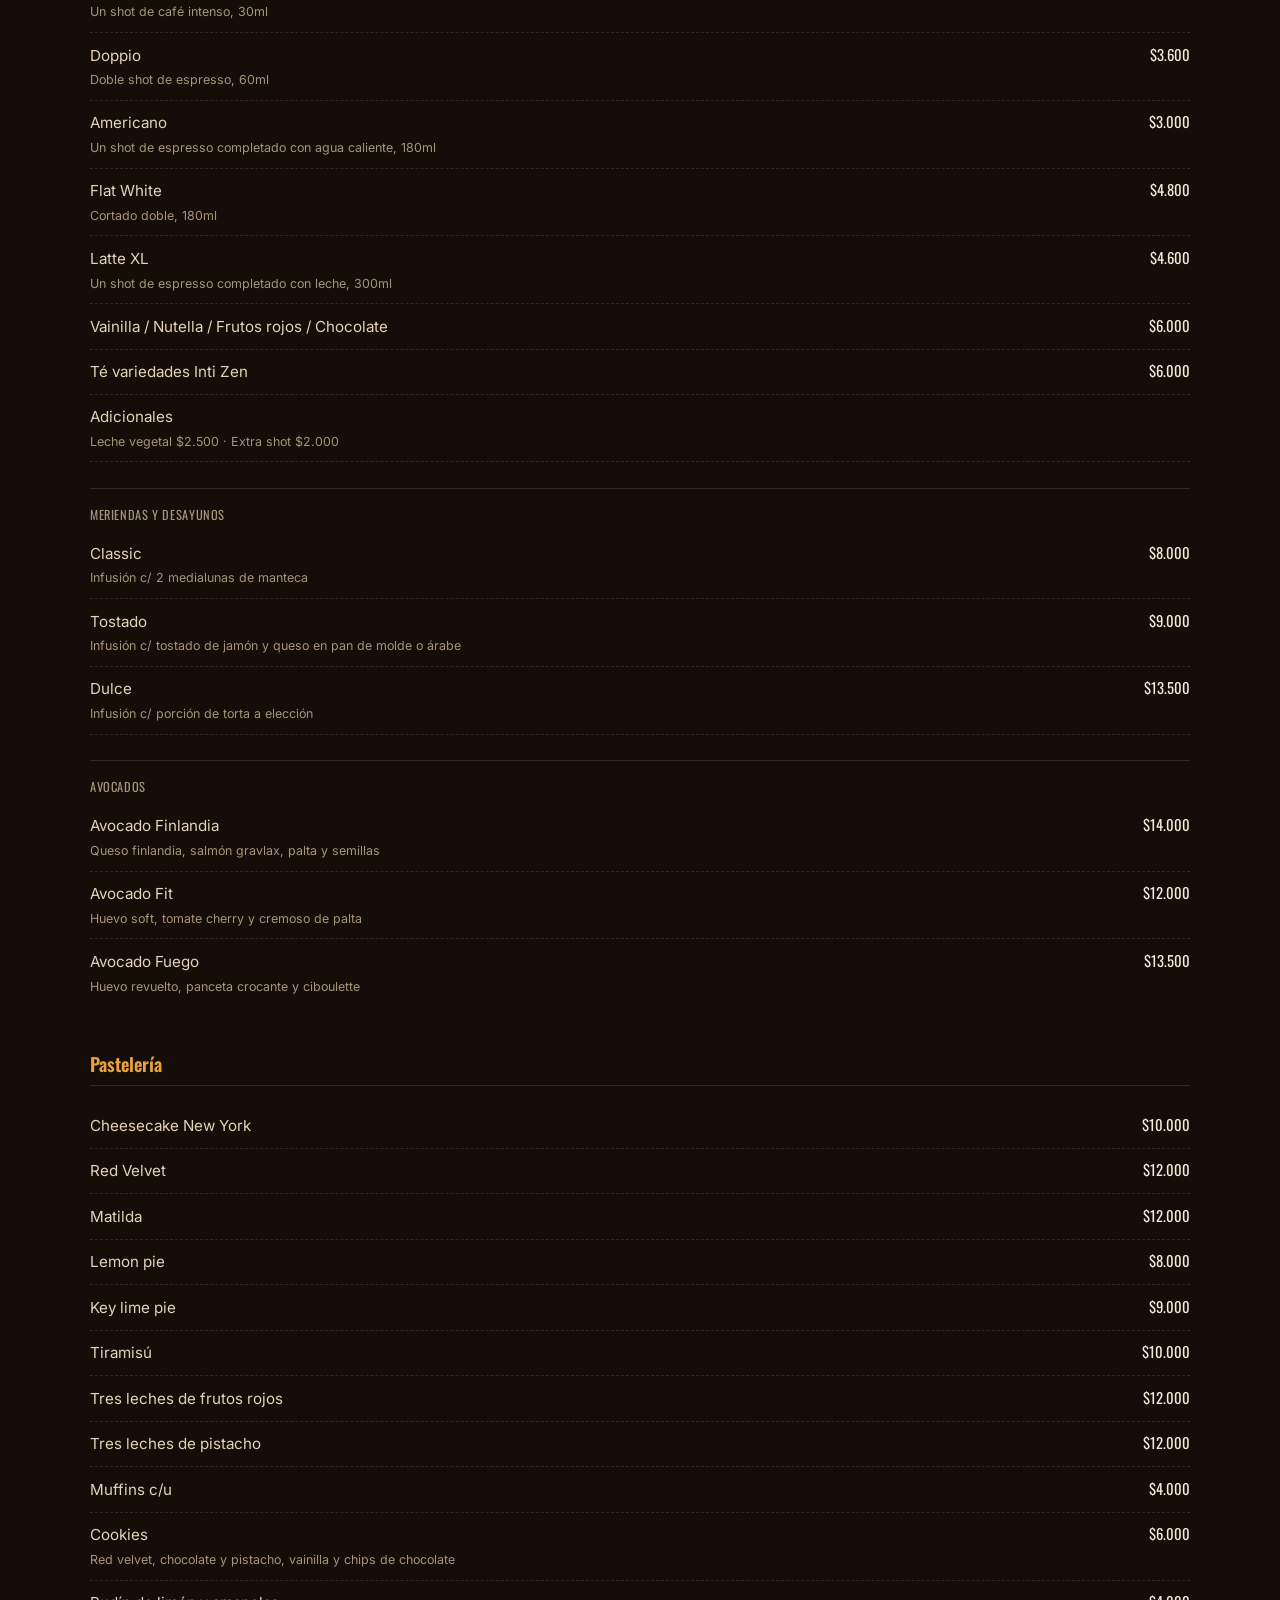
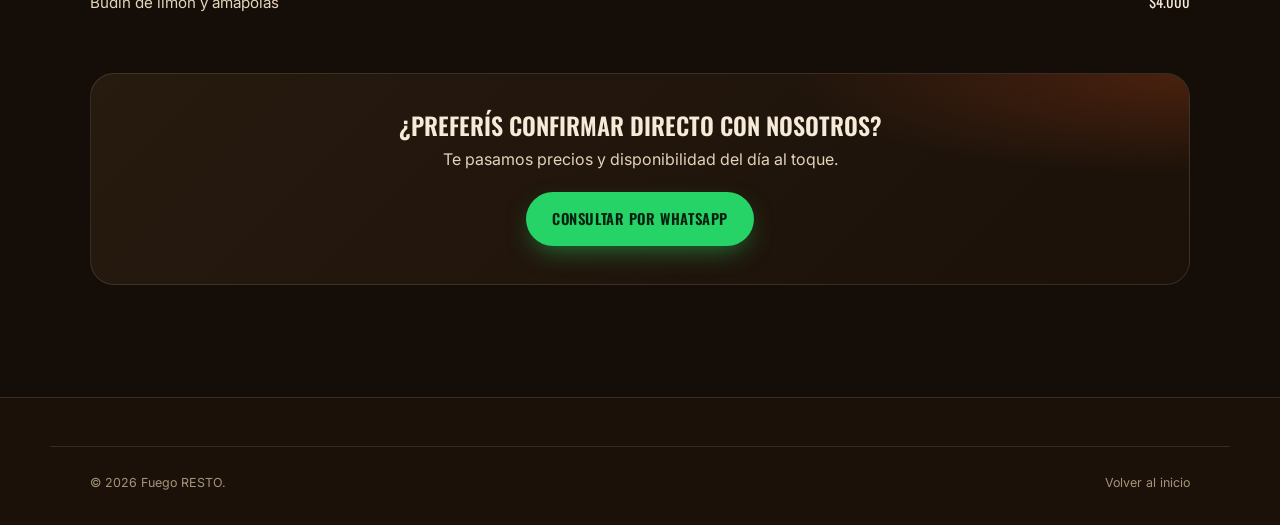
==== commit b0c4055b: "Completar la carta con vinos, cervezas, cafe y pasteleria Ultima seccion transcripta: Bebidas sin al" ====
--- a/carta.html
+++ b/carta.html
@@ -5,7 +5,7 @@
 <meta charset="UTF-8">
 <meta name="viewport" content="width=device-width, initial-scale=1, viewport-fit=cover">
 <title>Carta completa — Fuego RESTO</title>
-<meta name="description" content="Carta completa de Fuego RESTO: entradas, burgers, platos principales (entraña rellena, bife de chorizo, milanesas, pastas), postres y tragos de autor con promo 2x1. San Justo, La Matanza.">
+<meta name="description" content="Carta completa de Fuego RESTO: entradas, burgers, platos principales, vinos, cervezas, tragos de autor con promo 2x1, café y pastelería. San Justo, La Matanza.">
 <meta name="theme-color" content="#150D08">
 <link rel="icon" href="data:image/svg+xml,%3Csvg xmlns='http://www.w3.org/2000/svg' viewBox='0 0 24 24'%3E%3Cpath fill='%23E8541E' d='M12 2c1 3-2 4-2 7a3 3 0 0 0 6 0c1 1 2 2.5 2 4.5A6.5 6.5 0 0 1 5 13.5C5 8 9 6 12 2Z'/%3E%3C/svg%3E">
 <link rel="preconnect" href="https://fonts.googleapis.com">
@@ -53,10 +53,10 @@
   <div class="container">
     <p class="kicker">Carta completa</p>
     <h1 style="font-size:clamp(2rem,4.4vw,3rem); max-width:20ch; margin-bottom:1rem;">Todo lo que servimos en Fuego RESTO</h1>
-    <p class="lede" style="max-width:60ch; margin-bottom:2rem;">Entradas, burgers, cortes a las brasas, milanesas, pastas, postres caseros y tragos de autor con promo 2x1.</p>
+    <p class="lede" style="max-width:60ch; margin-bottom:2rem;">Entradas, burgers, cortes a las brasas, milanesas, pastas, vinos, cervezas, tragos de autor con promo 2x1, cafetería y pastelería.</p>
 
     <div class="menu-banner">
-      <p>Todavía estamos cargando la sección de bebidas sin alcohol. Para el detalle completo y actualizado, escribinos por WhatsApp. El valor del cubierto es de <strong style="color:var(--gold);">$2.000</strong> por persona.</p>
+      <p>Los precios pueden variar según temporada y disponibilidad — para confirmar antes de venir, escribinos por WhatsApp. El valor del cubierto es de <strong style="color:var(--gold);">$2.000</strong> por persona.</p>
       <a class="btn btn-whatsapp btn-sm" href="https://wa.me/5493756498460?text=Hola!%20Quiero%20consultar%20la%20carta%20completa%20de%20Fuego%20RESTO" target="_blank" rel="noopener">Consultar por WhatsApp</a>
     </div>
 
@@ -207,10 +207,145 @@
     </div>
 
     <!-- ============ BEBIDAS SIN ALCOHOL ============ -->
-    <!-- ⚠️ PENDIENTE: sección visible en la foto, ítems y precios a confirmar. -->
-    <div class="menu-cat" data-reveal>
-      <div class="menu-cat-head"><h3>Bebidas sin alcohol</h3><span class="menu-cat-note">Carta en actualización</span></div>
-      <p class="menu-cat-pending">Gaseosas, aguas y jugos. Estamos cargando el detalle de cada uno — mientras tanto, <a href="https://wa.me/5493756498460?text=Hola!%20Quiero%20saber%20qu%C3%A9%20bebidas%20sin%20alcohol%20tienen" target="_blank" rel="noopener">consultanos por WhatsApp</a>.</p>
+    <div class="menu-cat" data-reveal>
+      <div class="menu-cat-head"><h3>Bebidas sin alcohol</h3></div>
+      <div class="menu-row">
+        <span class="menu-row-name">Agua saborizada</span>
+        <span class="menu-row-price">$4.000</span>
+      </div>
+      <div class="menu-row">
+        <span class="menu-row-name">Agua saborizada 1,5LT</span>
+        <span class="menu-row-price">$14.000</span>
+      </div>
+      <div class="menu-row">
+        <span class="menu-row-name">Agua con gas / sin gas</span>
+        <span class="menu-row-price">$4.000</span>
+      </div>
+      <div class="menu-row">
+        <span class="menu-row-name">Gaseosas línea Coca-Cola</span>
+        <span class="menu-row-price">$4.000</span>
+      </div>
+    </div>
+
+    <!-- ============ LIMONADAS ============ -->
+    <div class="menu-cat" data-reveal>
+      <div class="menu-cat-head"><h3>Limonadas</h3></div>
+      <div class="menu-row">
+        <span class="menu-row-name">Limonada clásica</span>
+        <span class="menu-row-price">$5.000</span>
+      </div>
+      <div class="menu-row">
+        <span class="menu-row-name">Limonada frozen menta y jengibre</span>
+        <span class="menu-row-price">$7.000</span>
+      </div>
+      <div class="menu-row">
+        <span class="menu-row-name">Limonada con frutillas</span>
+        <span class="menu-row-price">$8.000</span>
+      </div>
+      <div class="menu-row">
+        <span class="menu-row-name">Pomelada refresh con albahaca</span>
+        <span class="menu-row-price">$8.500</span>
+      </div>
+      <div class="menu-row">
+        <span class="menu-row-name">Smoothie de frutas</span>
+        <span class="menu-row-price">$6.000</span>
+      </div>
+      <div class="menu-row">
+        <span class="menu-row-name">Exprimido de naranja</span>
+        <span class="menu-row-price">$6.000</span>
+      </div>
+    </div>
+
+    <!-- ============ CERVEZAS ============ -->
+    <div class="menu-cat" data-reveal>
+      <div class="menu-cat-head"><h3>Cervezas</h3></div>
+      <div class="menu-row">
+        <span class="menu-row-name">Amstel lata</span>
+        <span class="menu-row-price">$8.000</span>
+      </div>
+      <div class="menu-row">
+        <span class="menu-row-name">Miller lata</span>
+        <span class="menu-row-price">$8.500</span>
+      </div>
+      <div class="menu-row">
+        <span class="menu-row-name">Imperial lata</span>
+        <span class="menu-row-price">$9.000</span>
+      </div>
+      <div class="menu-row">
+        <span class="menu-row-name">Heineken lata</span>
+        <span class="menu-row-price">$12.000</span>
+      </div>
+      <div class="menu-row">
+        <span class="menu-row-name">Heineken 1LT</span>
+        <span class="menu-row-price">$20.000</span>
+      </div>
+      <div class="menu-row">
+        <span class="menu-row-name">Grolsch 1LT</span>
+        <span class="menu-row-price">$22.000</span>
+      </div>
+    </div>
+
+    <!-- ============ VINOS Y ESPUMANTES ============ -->
+    <div class="menu-cat" data-reveal>
+      <div class="menu-cat-head"><h3>Vinos</h3></div>
+      <div class="menu-row">
+        <span class="menu-row-name">Norton Cosecha Tardía</span>
+        <span class="menu-row-price">$13.000</span>
+      </div>
+      <div class="menu-row">
+        <span class="menu-row-name">Santa Julia Chenin Dulce</span>
+        <span class="menu-row-price">$23.000</span>
+      </div>
+      <div class="menu-row">
+        <span class="menu-row-name">Eugenio Bustos Chardonnay</span>
+        <span class="menu-row-price">$19.000</span>
+      </div>
+      <div class="menu-row">
+        <span class="menu-row-name">Fond de Cave Cabernet Sauvignon</span>
+        <span class="menu-row-price">$18.000</span>
+      </div>
+      <div class="menu-row">
+        <span class="menu-row-name">Fond de Cave Malbec</span>
+        <span class="menu-row-price">$18.000</span>
+      </div>
+      <div class="menu-row">
+        <span class="menu-row-name">Escorihuela G. Cabernet Sauvignon</span>
+        <span class="menu-row-price">$22.000</span>
+      </div>
+      <div class="menu-row">
+        <span class="menu-row-name">Escorihuela G. Malbec</span>
+        <span class="menu-row-price">$22.000</span>
+      </div>
+      <div class="menu-row">
+        <span class="menu-row-name">Nicasia Malbec Red Blend</span>
+        <span class="menu-row-price">$21.000</span>
+      </div>
+      <div class="menu-row">
+        <span class="menu-row-name">Saint Felicien Cabernet Sauvignon</span>
+        <span class="menu-row-price">$28.000</span>
+      </div>
+      <div class="menu-row">
+        <span class="menu-row-name">El Enemigo Malbec</span>
+        <span class="menu-row-price">$52.000</span>
+      </div>
+      <div class="menu-row">
+        <span class="menu-row-name">Angélica Zapata Malbec</span>
+        <span class="menu-row-price">$60.000</span>
+      </div>
+
+      <p class="menu-subhead">Espumantes</p>
+      <div class="menu-row">
+        <span class="menu-row-name">Federico de Alvear Extra Brut</span>
+        <span class="menu-row-price">$15.000</span>
+      </div>
+      <div class="menu-row">
+        <span class="menu-row-name">Chandon Extra Brut</span>
+        <span class="menu-row-price">$40.000</span>
+      </div>
+      <div class="menu-row">
+        <span class="menu-row-name">Baron B Extra Brut</span>
+        <span class="menu-row-price">$70.000</span>
+      </div>
     </div>
 
     <!-- ============ TRAGOS Y CÓCTELES ============ -->
@@ -320,11 +455,116 @@
       </div>
     </div>
 
-    <!-- ============ CAFETERÍA ============ -->
-    <div class="menu-cat" data-reveal>
-      <div class="menu-cat-head"><h3>Cafetería y desayunos</h3></div>
-      <div class="menu-row">
-        <span class="menu-row-name">Cafetería y desayuno<span class="menu-row-desc">Disponible desde la apertura</span></span>
+    <!-- ============ CAFÉ ============ -->
+    <div class="menu-cat" data-reveal>
+      <div class="menu-cat-head"><h3>Café</h3></div>
+      <div class="menu-row">
+        <span class="menu-row-name">Espresso<span class="menu-row-desc">Un shot de café intenso, 30ml</span></span>
+        <span class="menu-row-price">$3.000</span>
+      </div>
+      <div class="menu-row">
+        <span class="menu-row-name">Doppio<span class="menu-row-desc">Doble shot de espresso, 60ml</span></span>
+        <span class="menu-row-price">$3.600</span>
+      </div>
+      <div class="menu-row">
+        <span class="menu-row-name">Americano<span class="menu-row-desc">Un shot de espresso completado con agua caliente, 180ml</span></span>
+        <span class="menu-row-price">$3.000</span>
+      </div>
+      <div class="menu-row">
+        <span class="menu-row-name">Flat White<span class="menu-row-desc">Cortado doble, 180ml</span></span>
+        <span class="menu-row-price">$4.800</span>
+      </div>
+      <div class="menu-row">
+        <span class="menu-row-name">Latte XL<span class="menu-row-desc">Un shot de espresso completado con leche, 300ml</span></span>
+        <span class="menu-row-price">$4.600</span>
+      </div>
+      <div class="menu-row">
+        <span class="menu-row-name">Vainilla / Nutella / Frutos rojos / Chocolate</span>
+        <span class="menu-row-price">$6.000</span>
+      </div>
+      <div class="menu-row">
+        <span class="menu-row-name">Té variedades Inti Zen</span>
+        <span class="menu-row-price">$6.000</span>
+      </div>
+      <div class="menu-row">
+        <span class="menu-row-name">Adicionales<span class="menu-row-desc">Leche vegetal $2.500 · Extra shot $2.000</span></span>
+      </div>
+
+      <p class="menu-subhead">Meriendas y desayunos</p>
+      <div class="menu-row">
+        <span class="menu-row-name">Classic<span class="menu-row-desc">Infusión c/ 2 medialunas de manteca</span></span>
+        <span class="menu-row-price">$8.000</span>
+      </div>
+      <div class="menu-row">
+        <span class="menu-row-name">Tostado<span class="menu-row-desc">Infusión c/ tostado de jamón y queso en pan de molde o árabe</span></span>
+        <span class="menu-row-price">$9.000</span>
+      </div>
+      <div class="menu-row">
+        <span class="menu-row-name">Dulce<span class="menu-row-desc">Infusión c/ porción de torta a elección</span></span>
+        <span class="menu-row-price">$13.500</span>
+      </div>
+
+      <p class="menu-subhead">Avocados</p>
+      <div class="menu-row">
+        <span class="menu-row-name">Avocado Finlandia<span class="menu-row-desc">Queso finlandia, salmón gravlax, palta y semillas</span></span>
+        <span class="menu-row-price">$14.000</span>
+      </div>
+      <div class="menu-row">
+        <span class="menu-row-name">Avocado Fit<span class="menu-row-desc">Huevo soft, tomate cherry y cremoso de palta</span></span>
+        <span class="menu-row-price">$12.000</span>
+      </div>
+      <div class="menu-row">
+        <span class="menu-row-name">Avocado Fuego<span class="menu-row-desc">Huevo revuelto, panceta crocante y ciboulette</span></span>
+        <span class="menu-row-price">$13.500</span>
+      </div>
+    </div>
+
+    <!-- ============ PASTELERÍA ============ -->
+    <div class="menu-cat" data-reveal>
+      <div class="menu-cat-head"><h3>Pastelería</h3></div>
+      <div class="menu-row">
+        <span class="menu-row-name">Cheesecake New York</span>
+        <span class="menu-row-price">$10.000</span>
+      </div>
+      <div class="menu-row">
+        <span class="menu-row-name">Red Velvet</span>
+        <span class="menu-row-price">$12.000</span>
+      </div>
+      <div class="menu-row">
+        <span class="menu-row-name">Matilda</span>
+        <span class="menu-row-price">$12.000</span>
+      </div>
+      <div class="menu-row">
+        <span class="menu-row-name">Lemon pie</span>
+        <span class="menu-row-price">$8.000</span>
+      </div>
+      <div class="menu-row">
+        <span class="menu-row-name">Key lime pie</span>
+        <span class="menu-row-price">$9.000</span>
+      </div>
+      <div class="menu-row">
+        <span class="menu-row-name">Tiramisú</span>
+        <span class="menu-row-price">$10.000</span>
+      </div>
+      <div class="menu-row">
+        <span class="menu-row-name">Tres leches de frutos rojos</span>
+        <span class="menu-row-price">$12.000</span>
+      </div>
+      <div class="menu-row">
+        <span class="menu-row-name">Tres leches de pistacho</span>
+        <span class="menu-row-price">$12.000</span>
+      </div>
+      <div class="menu-row">
+        <span class="menu-row-name">Muffins c/u</span>
+        <span class="menu-row-price">$4.000</span>
+      </div>
+      <div class="menu-row">
+        <span class="menu-row-name">Cookies<span class="menu-row-desc">Red velvet, chocolate y pistacho, vainilla y chips de chocolate</span></span>
+        <span class="menu-row-price">$6.000</span>
+      </div>
+      <div class="menu-row">
+        <span class="menu-row-name">Budín de limón y amapolas</span>
+        <span class="menu-row-price">$4.000</span>
       </div>
     </div>
 
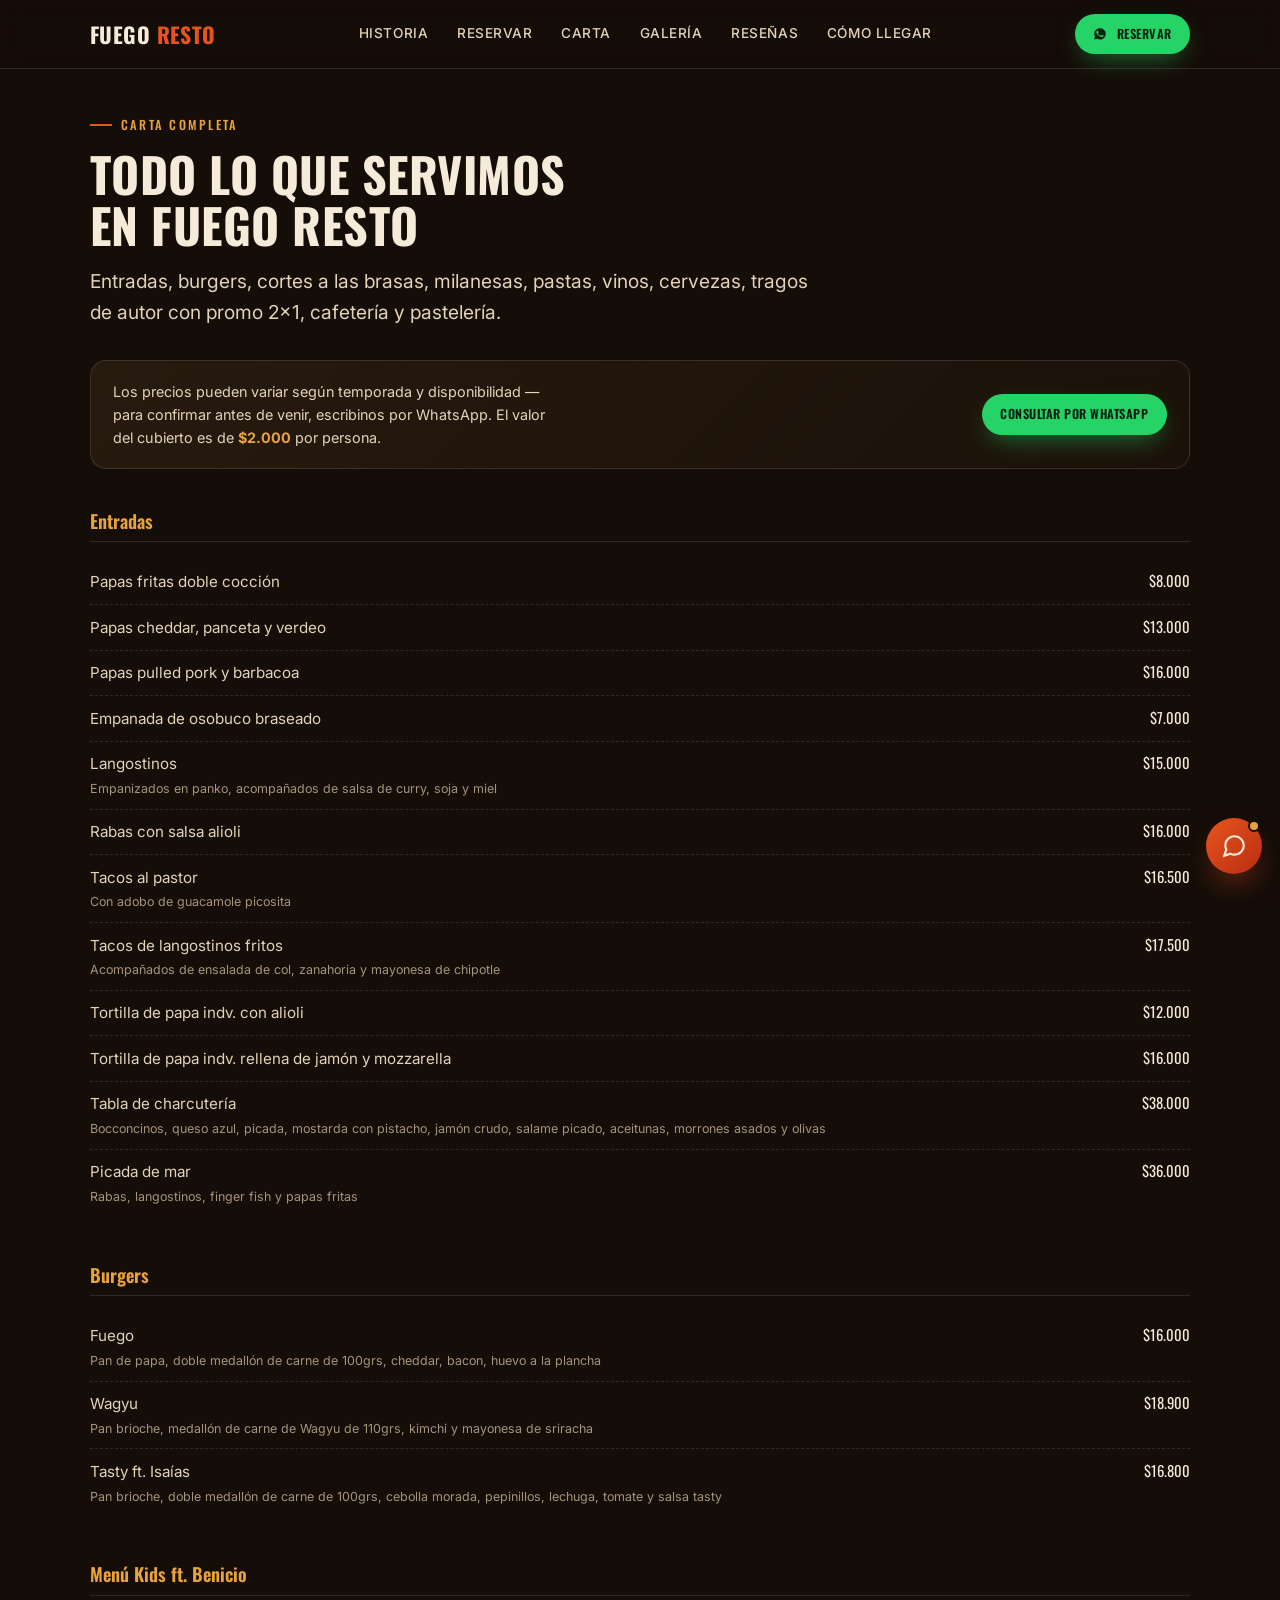
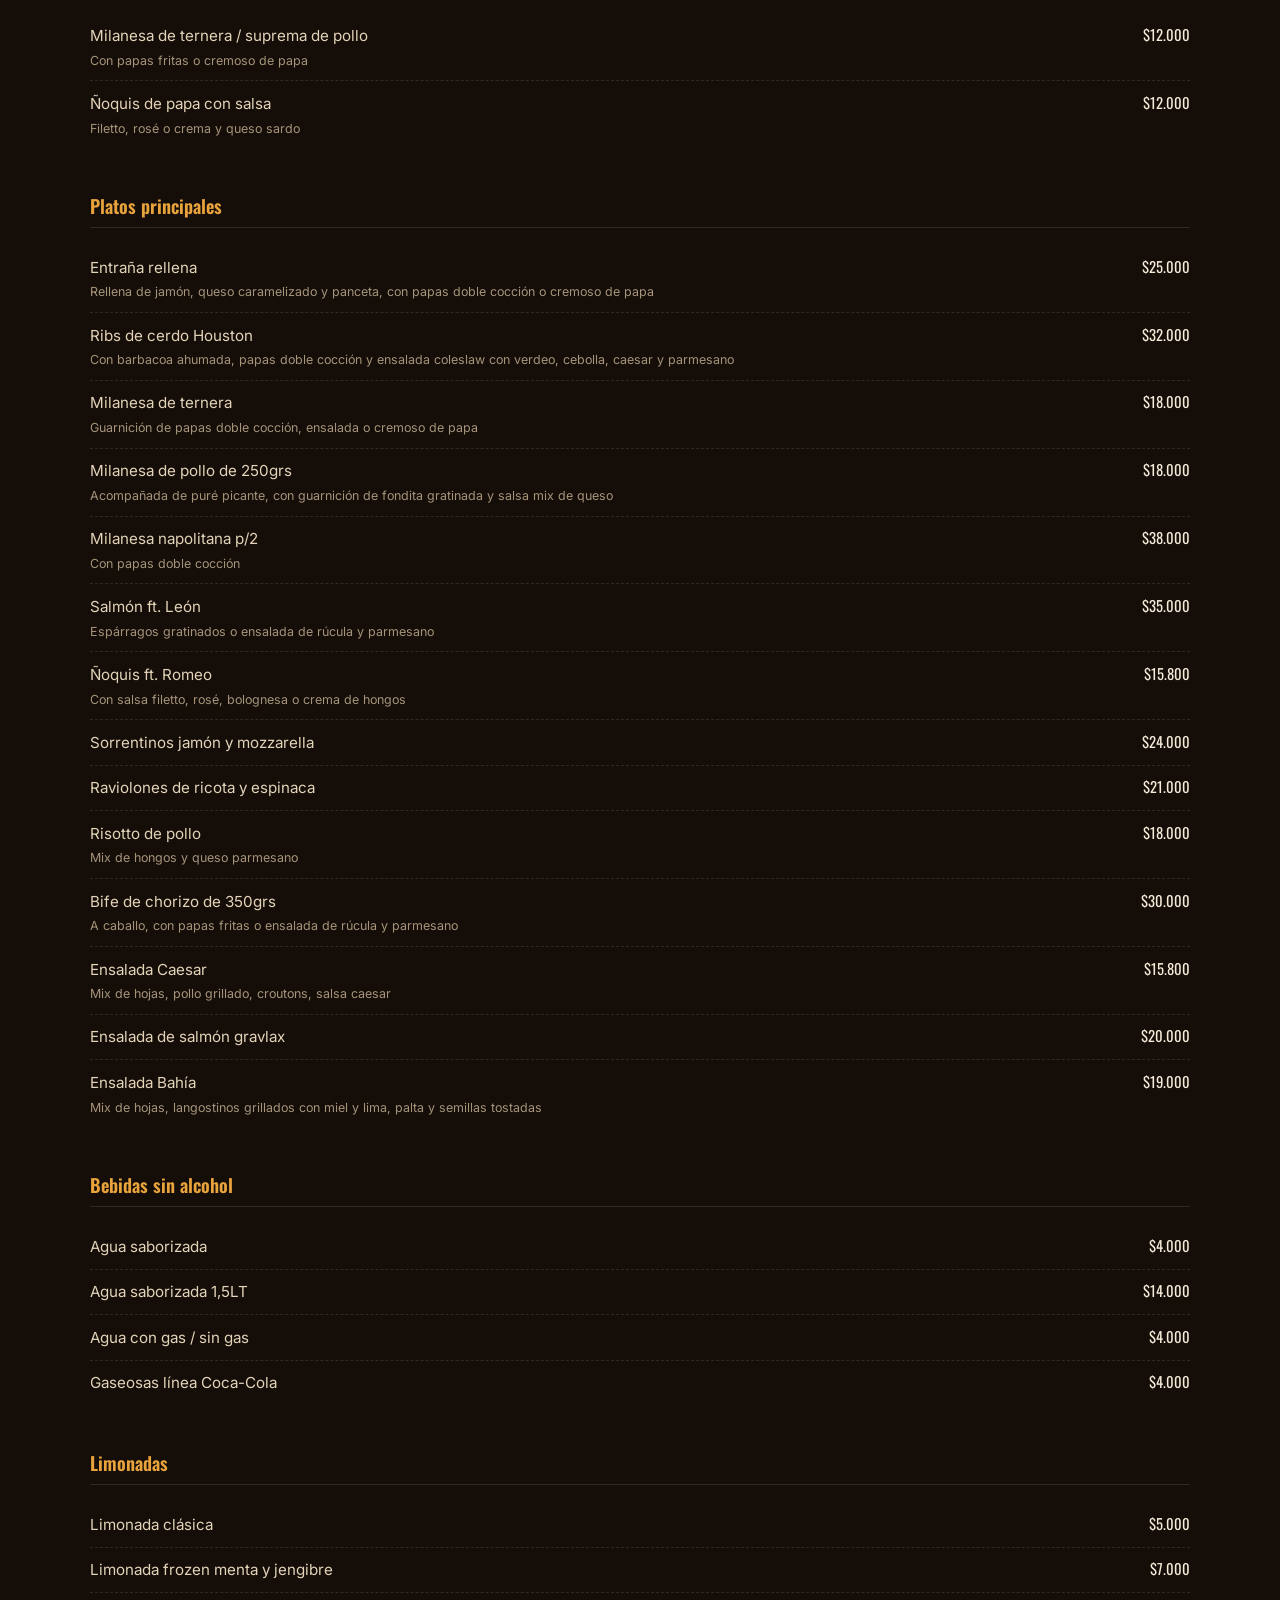
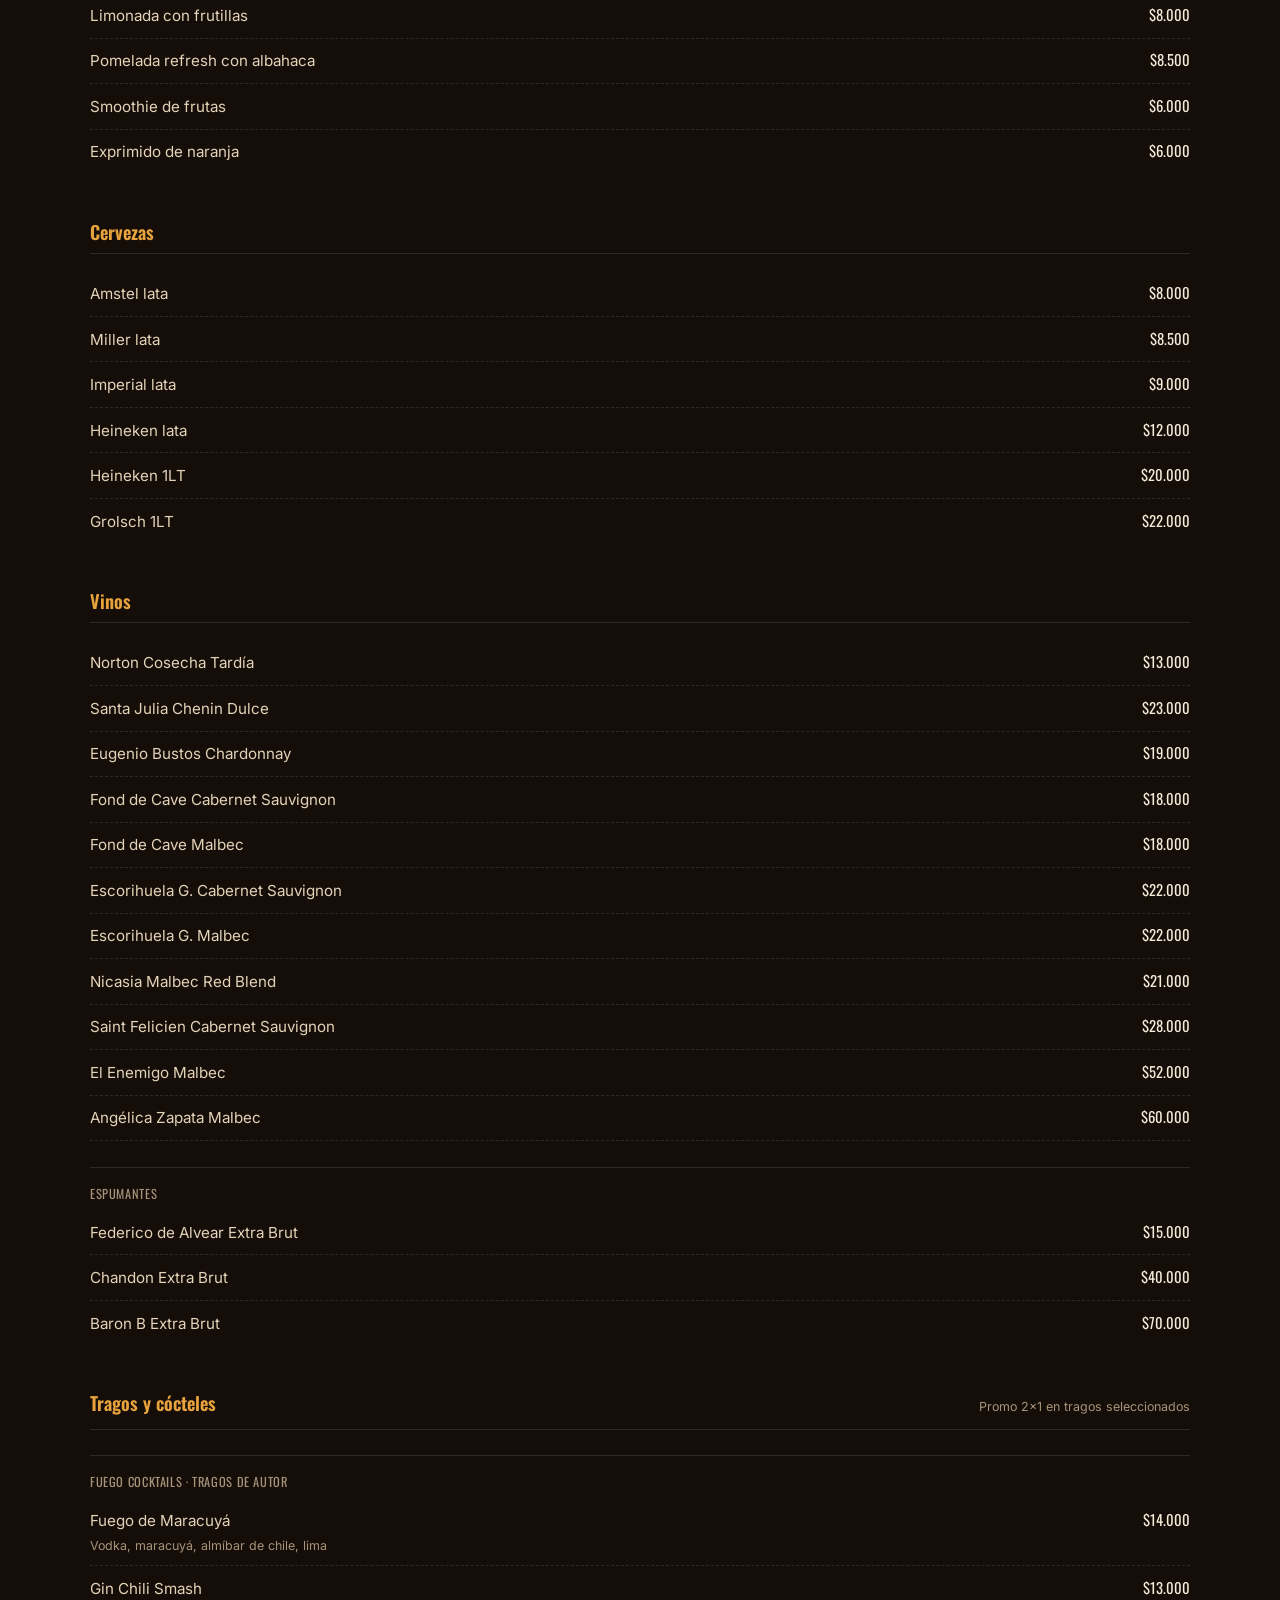
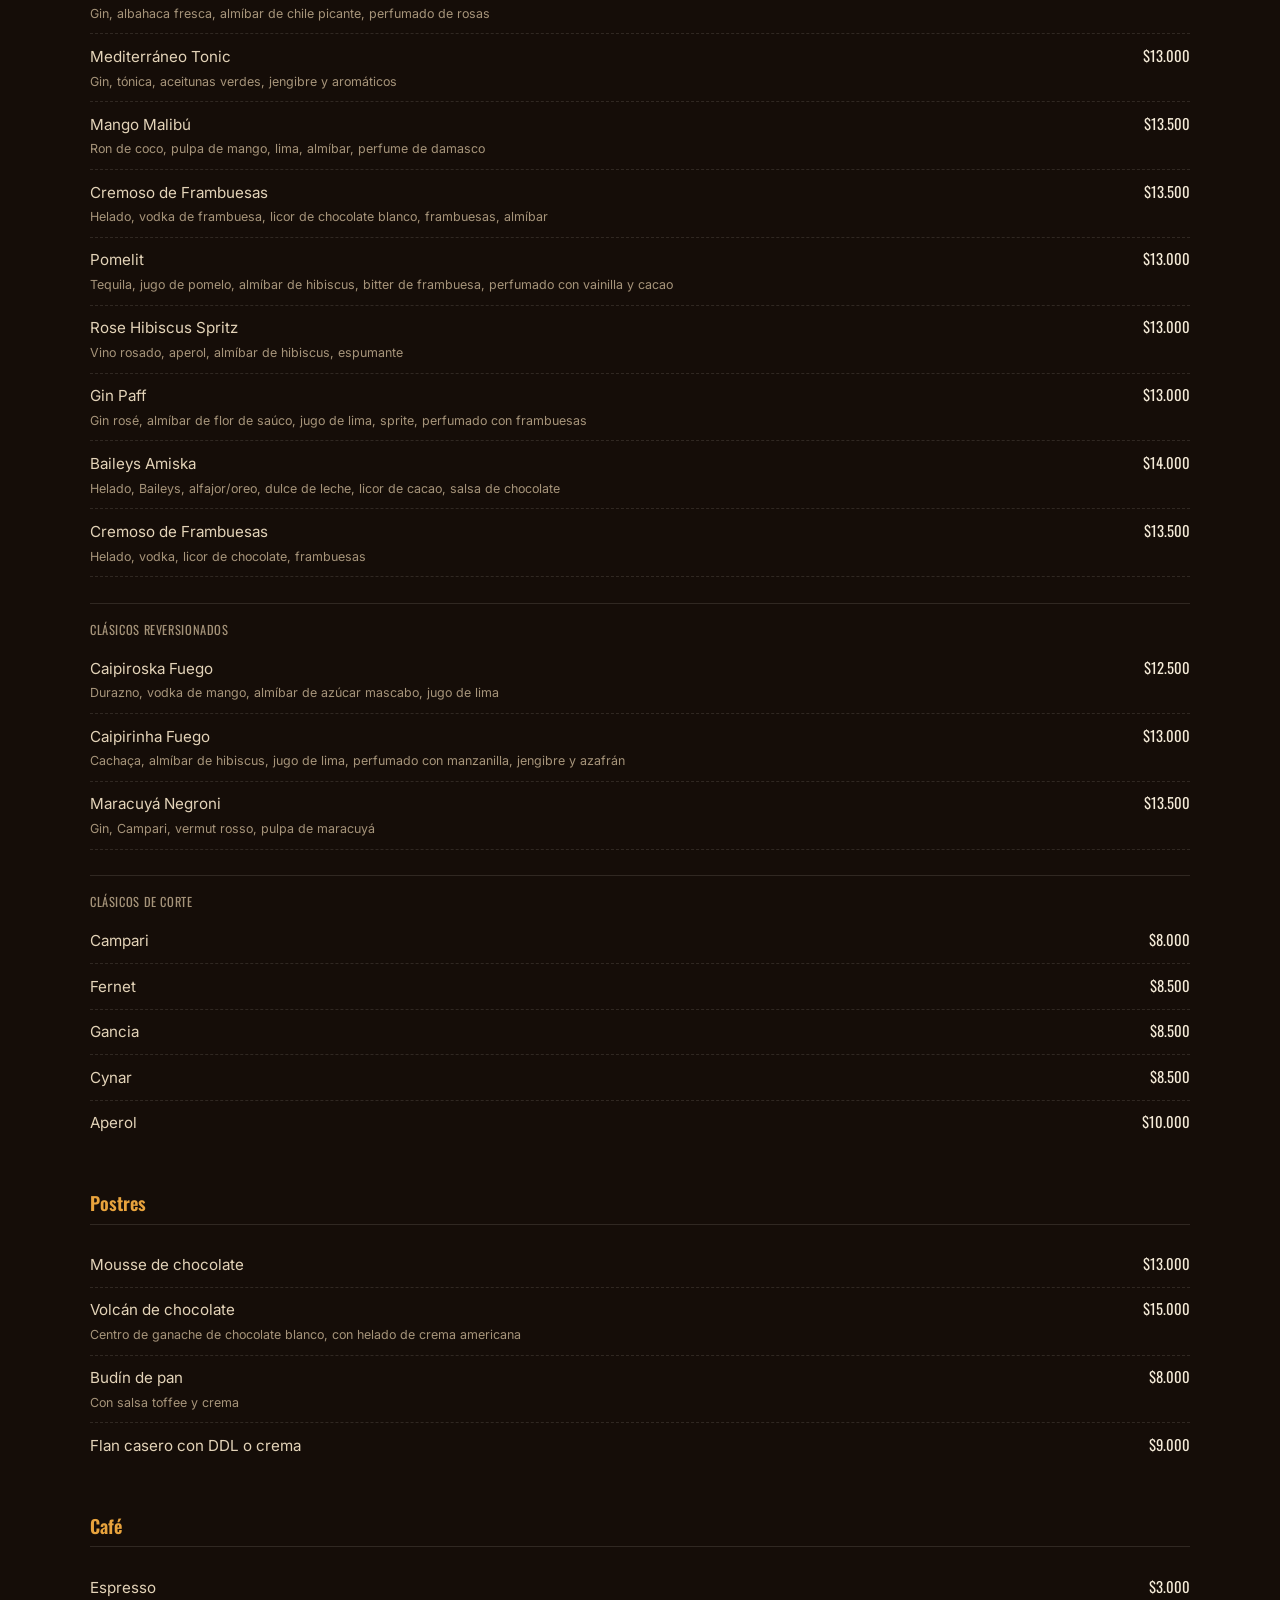
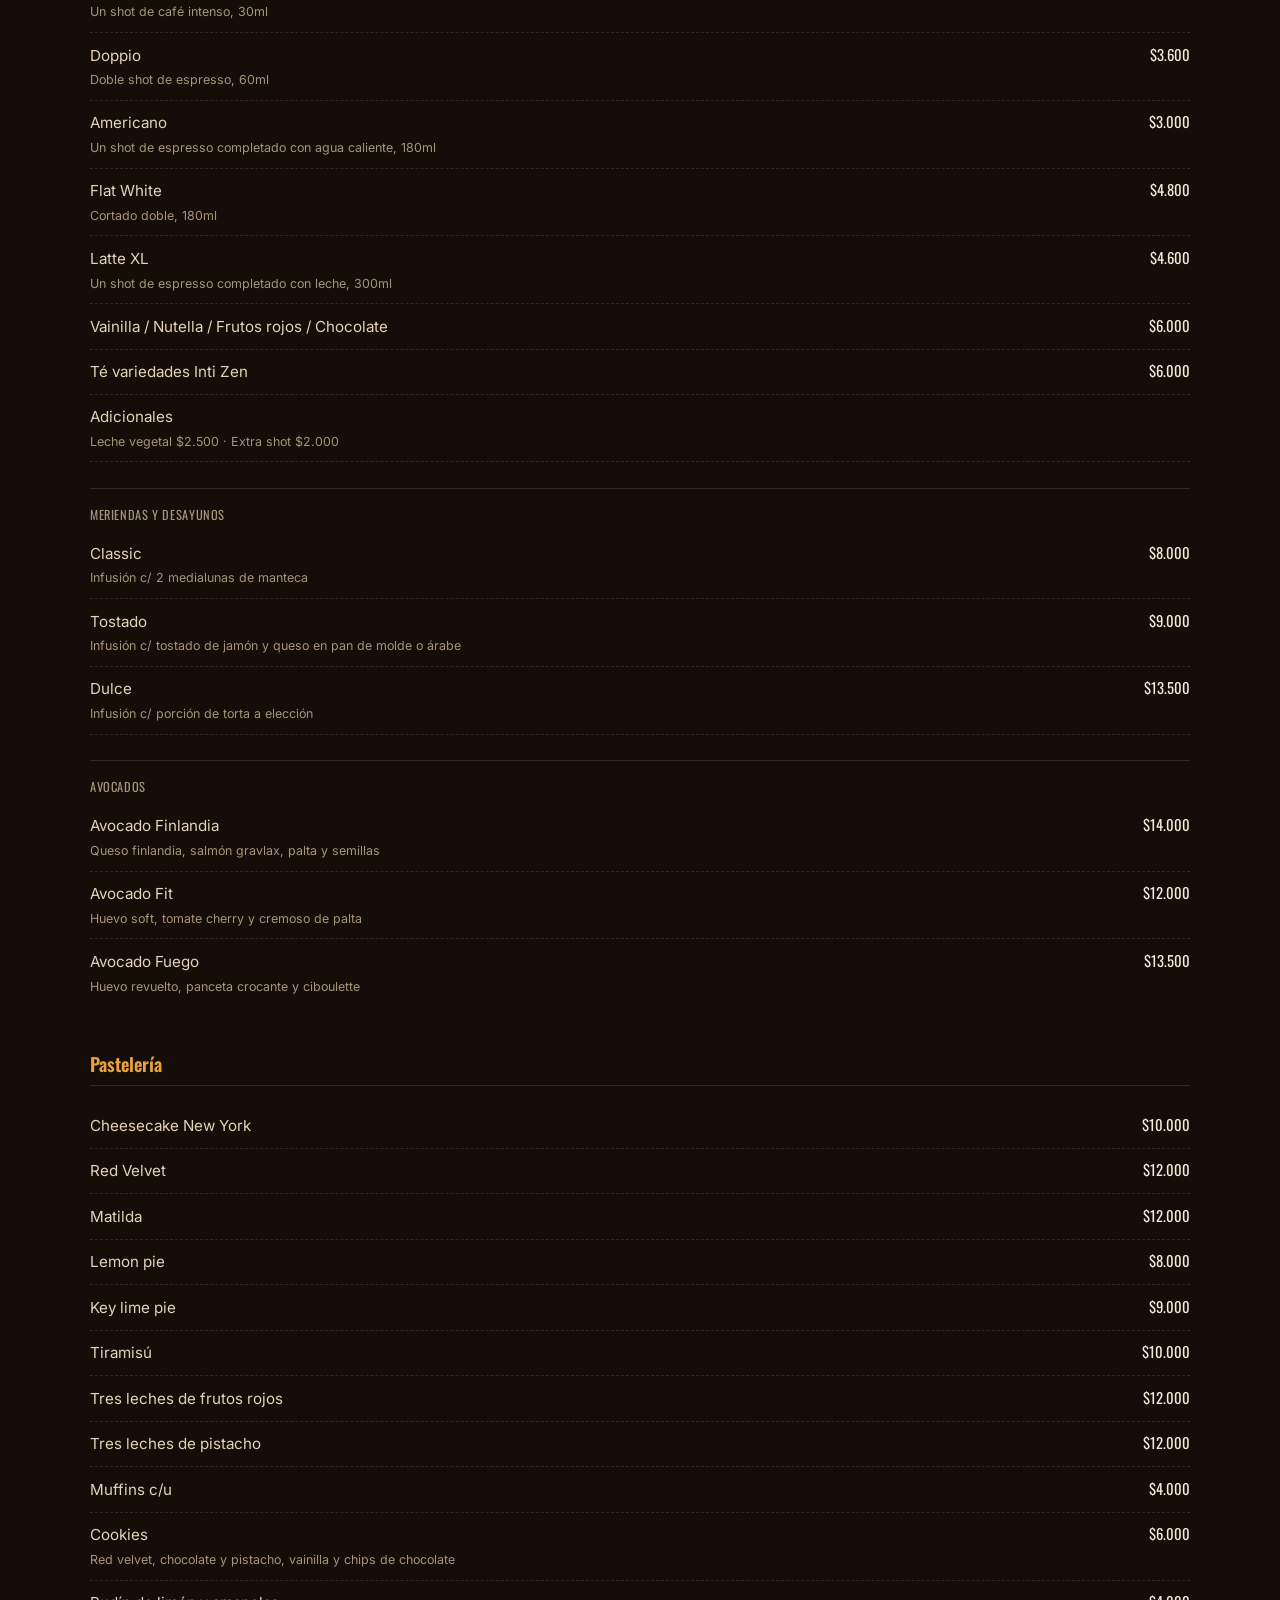
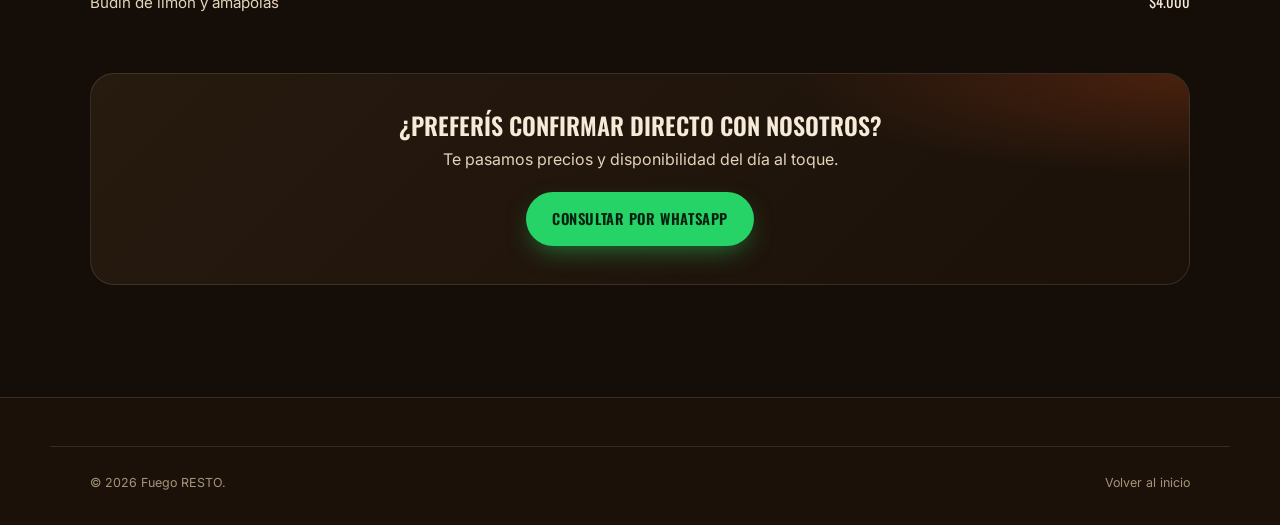
==== commit 0e028c40: "Agregar reserva por WhatsApp, splash de carga y chatbot con Gemini - Formulario de reserva (#reserva" ====
--- a/carta.html
+++ b/carta.html
@@ -14,13 +14,23 @@
 <link rel="stylesheet" href="styles.css?v=20260723">
 </head>
 <body>
+<div class="splash" data-splash aria-hidden="true">
+  <div class="splash-inner">
+    <div class="splash-glow"></div>
+    <p class="splash-kicker">Parrilla de barrio · San Justo</p>
+    <p class="splash-title">Fuego <em>RESTO</em></p>
+    <span class="splash-line"></span>
+  </div>
+</div>
+
 <a class="skip-link" href="#main">Saltar al contenido</a>
 
-<header class="nav is-scrolled" data-nav>
+<header class="nav is-scrolled" data-nav data-nav-solid>
   <div class="container nav-inner">
     <a href="index.html" class="nav-logo">Fuego <em>RESTO</em></a>
     <nav class="nav-links" aria-label="Secciones">
       <a class="nav-link" href="index.html#historia">Historia</a>
+      <a class="nav-link" href="index.html#reservar">Reservar</a>
       <a class="nav-link" href="carta.html">Carta</a>
       <a class="nav-link" href="index.html#galeria">Galería</a>
       <a class="nav-link" href="index.html#resenas">Reseñas</a>
@@ -41,6 +51,7 @@
 <div class="mobile-menu" id="mobile-menu" data-open="false">
   <nav class="mobile-menu-links" aria-label="Menú móvil">
     <a href="index.html#historia">Historia</a>
+    <a href="index.html#reservar">Reservar</a>
     <a href="carta.html">Carta</a>
     <a href="index.html#galeria">Galería</a>
     <a href="index.html#resenas">Reseñas</a>
--- a/styles.css
+++ b/styles.css
@@ -524,6 +524,145 @@
 .mobile-actionbar .btn { width: 100%; padding: .85rem 1rem; font-size: .82rem; }
 
 /* =============================================================
+   Reserva por WhatsApp (form)
+   ============================================================= */
+.reserve-form { max-width: 46rem; margin-inline: auto; }
+.field-grid { display: grid; gap: 1.1rem; grid-template-columns: 1fr; margin-bottom: 1.6rem; }
+.field { display: flex; flex-direction: column; gap: .45rem; }
+.field-full { grid-column: 1 / -1; }
+.field label {
+  font-family: var(--display); font-size: .74rem; letter-spacing: .08em; text-transform: uppercase;
+  color: var(--cream-3);
+}
+.field input, .field textarea {
+  width: 100%; padding: .85rem 1rem; border-radius: 10px;
+  background: var(--bg-3); border: 1px solid var(--line-2); color: var(--cream);
+  font-family: var(--sans); font-size: .95rem;
+  transition: border-color .3s, background .3s;
+}
+.field input:focus, .field textarea:focus {
+  outline: none; border-color: var(--gold); background: var(--bg-4);
+}
+.field textarea { resize: vertical; min-height: 4.5rem; }
+.field input::placeholder, .field textarea::placeholder { color: var(--cream-3); opacity: .6; }
+/* Native date/time picker icon — recolor for dark background */
+.field input[type="date"], .field input[type="time"] { color-scheme: dark; }
+.reserve-submit { width: 100%; }
+.reserve-note { text-align: center; font-size: .8rem; color: var(--cream-3); margin-top: 1rem; }
+.reserve-form.is-sending .reserve-submit { opacity: .6; pointer-events: none; }
+
+@media (min-width: 720px) {
+  .field-grid { grid-template-columns: 1fr 1fr; }
+}
+
+/* =============================================================
+   Splash loader
+   ============================================================= */
+.splash {
+  position: fixed; inset: 0; z-index: 10000;
+  background: var(--bg);
+  display: grid; place-items: center;
+  transition: opacity .6s var(--ease-out), visibility .6s;
+  animation: splashSafety .01s 4.5s forwards;
+}
+.splash.is-out { opacity: 0; visibility: hidden; pointer-events: none; }
+@keyframes splashSafety { to { opacity: 0; visibility: hidden; pointer-events: none; } }
+.splash-inner { position: relative; text-align: center; padding: 2rem; }
+.splash-glow {
+  position: absolute; inset: -60% -40%; z-index: -1; pointer-events: none;
+  background: radial-gradient(40% 45% at 50% 55%, rgba(232,84,30,.4), transparent 70%);
+  filter: blur(50px);
+  animation: flicker 2.2s ease-in-out infinite;
+}
+.splash-kicker {
+  font-family: var(--display); font-size: .74rem; letter-spacing: .28em; text-transform: uppercase;
+  color: var(--cream-3); margin-bottom: .6rem;
+  opacity: 0; animation: splashIn .6s var(--ease-out) forwards;
+}
+.splash-title {
+  font-family: var(--display); text-transform: uppercase; font-weight: 700;
+  font-size: clamp(1.9rem, 7vw, 3.2rem); color: var(--cream); line-height: 1;
+  opacity: 0; transform: scale(.92) translateY(6px);
+  animation: splashIn .7s var(--ease-out) .12s forwards;
+}
+.splash-title em {
+  font-style: normal; color: transparent;
+  background: linear-gradient(120deg, var(--gold), var(--accent));
+  -webkit-background-clip: text; background-clip: text;
+}
+.splash-line {
+  display: block; width: 46px; height: 2px; margin: 1.1rem auto 0;
+  background: linear-gradient(90deg, var(--accent), var(--gold));
+  transform: scaleX(0); transform-origin: center;
+  animation: splashLine .6s var(--ease-out) .55s forwards;
+}
+@keyframes splashIn { to { opacity: 1; transform: none; } }
+@keyframes splashLine { to { transform: scaleX(1); } }
+
+/* =============================================================
+   Chatbot widget
+   ============================================================= */
+.chat-fab {
+  position: fixed; right: 1.1rem; bottom: 5.6rem; z-index: 150;
+  width: 56px; height: 56px; border-radius: 50%;
+  display: grid; place-items: center;
+  background: linear-gradient(135deg, var(--accent), var(--accent-2));
+  color: var(--cream);
+  box-shadow: 0 14px 30px -10px rgba(232,84,30,.6), 0 4px 10px rgba(0,0,0,.3);
+  transition: transform .35s var(--ease-soft);
+}
+.chat-fab:hover { transform: translateY(-3px) scale(1.05); }
+.chat-fab svg { width: 26px; height: 26px; }
+.chat-fab .chat-fab-dot {
+  position: absolute; top: 2px; right: 2px; width: 12px; height: 12px; border-radius: 50%;
+  background: var(--gold); border: 2px solid var(--bg);
+}
+
+.chat-panel {
+  position: fixed; right: 1.1rem; bottom: 5.6rem; z-index: 151;
+  width: min(360px, calc(100vw - 2.2rem)); height: min(520px, calc(100vh - 8rem));
+  background: var(--bg-2); border: 1px solid var(--line-2); border-radius: 18px;
+  box-shadow: 0 30px 70px -20px rgba(0,0,0,.6);
+  display: flex; flex-direction: column; overflow: hidden;
+  opacity: 0; transform: translateY(16px) scale(.98); pointer-events: none;
+  transition: opacity .35s var(--ease-out), transform .35s var(--ease-soft);
+}
+.chat-panel.is-open { opacity: 1; transform: none; pointer-events: auto; }
+.chat-head {
+  display: flex; align-items: center; justify-content: space-between;
+  padding: 1rem 1.1rem; background: var(--bg-3); border-bottom: 1px solid var(--line);
+  font-family: var(--display); font-size: .88rem; letter-spacing: .03em; text-transform: uppercase; color: var(--cream);
+}
+.chat-close { width: 28px; height: 28px; display: grid; place-items: center; color: var(--cream-3); font-size: 1.3rem; line-height: 1; }
+.chat-close:hover { color: var(--cream); }
+.chat-body { flex: 1; overflow-y: auto; padding: 1rem; display: flex; flex-direction: column; gap: .7rem; }
+.chat-msg { max-width: 85%; padding: .65rem .9rem; border-radius: 14px; font-size: .88rem; line-height: 1.45; }
+.chat-msg-bot { align-self: flex-start; background: var(--bg-3); color: var(--cream-2); border-bottom-left-radius: 4px; }
+.chat-msg-user { align-self: flex-end; background: var(--accent); color: var(--cream); border-bottom-right-radius: 4px; }
+.chat-msg-error { align-self: flex-start; background: rgba(232,84,30,.14); color: var(--cream-2); border: 1px solid rgba(232,84,30,.3); }
+.chat-msg-typing { align-self: flex-start; display: flex; gap: .3rem; padding: .8rem 1rem; background: var(--bg-3); border-radius: 14px; border-bottom-left-radius: 4px; }
+.chat-msg-typing span { width: 6px; height: 6px; border-radius: 50%; background: var(--cream-3); animation: chatTyping 1.1s ease-in-out infinite; }
+.chat-msg-typing span:nth-child(2) { animation-delay: .15s; }
+.chat-msg-typing span:nth-child(3) { animation-delay: .3s; }
+@keyframes chatTyping { 0%, 60%, 100% { opacity: .3; transform: translateY(0); } 30% { opacity: 1; transform: translateY(-3px); } }
+.chat-form { display: flex; gap: .6rem; padding: .8rem; border-top: 1px solid var(--line); background: var(--bg-2); }
+.chat-form input {
+  flex: 1; padding: .7rem .9rem; border-radius: 999px; border: 1px solid var(--line-2);
+  background: var(--bg-3); color: var(--cream); font-size: .88rem;
+}
+.chat-form input:focus { outline: none; border-color: var(--gold); }
+.chat-form button {
+  width: 40px; height: 40px; border-radius: 50%; flex-shrink: 0;
+  display: grid; place-items: center;
+  background: linear-gradient(135deg, var(--accent), var(--accent-2)); color: var(--cream);
+}
+.chat-form button:disabled { opacity: .5; }
+
+@media (min-width: 960px) {
+  .chat-fab, .chat-panel { bottom: 1.6rem; }
+}
+
+/* =============================================================
    8. Responsive
    ============================================================= */
 @media (min-width: 540px) {
